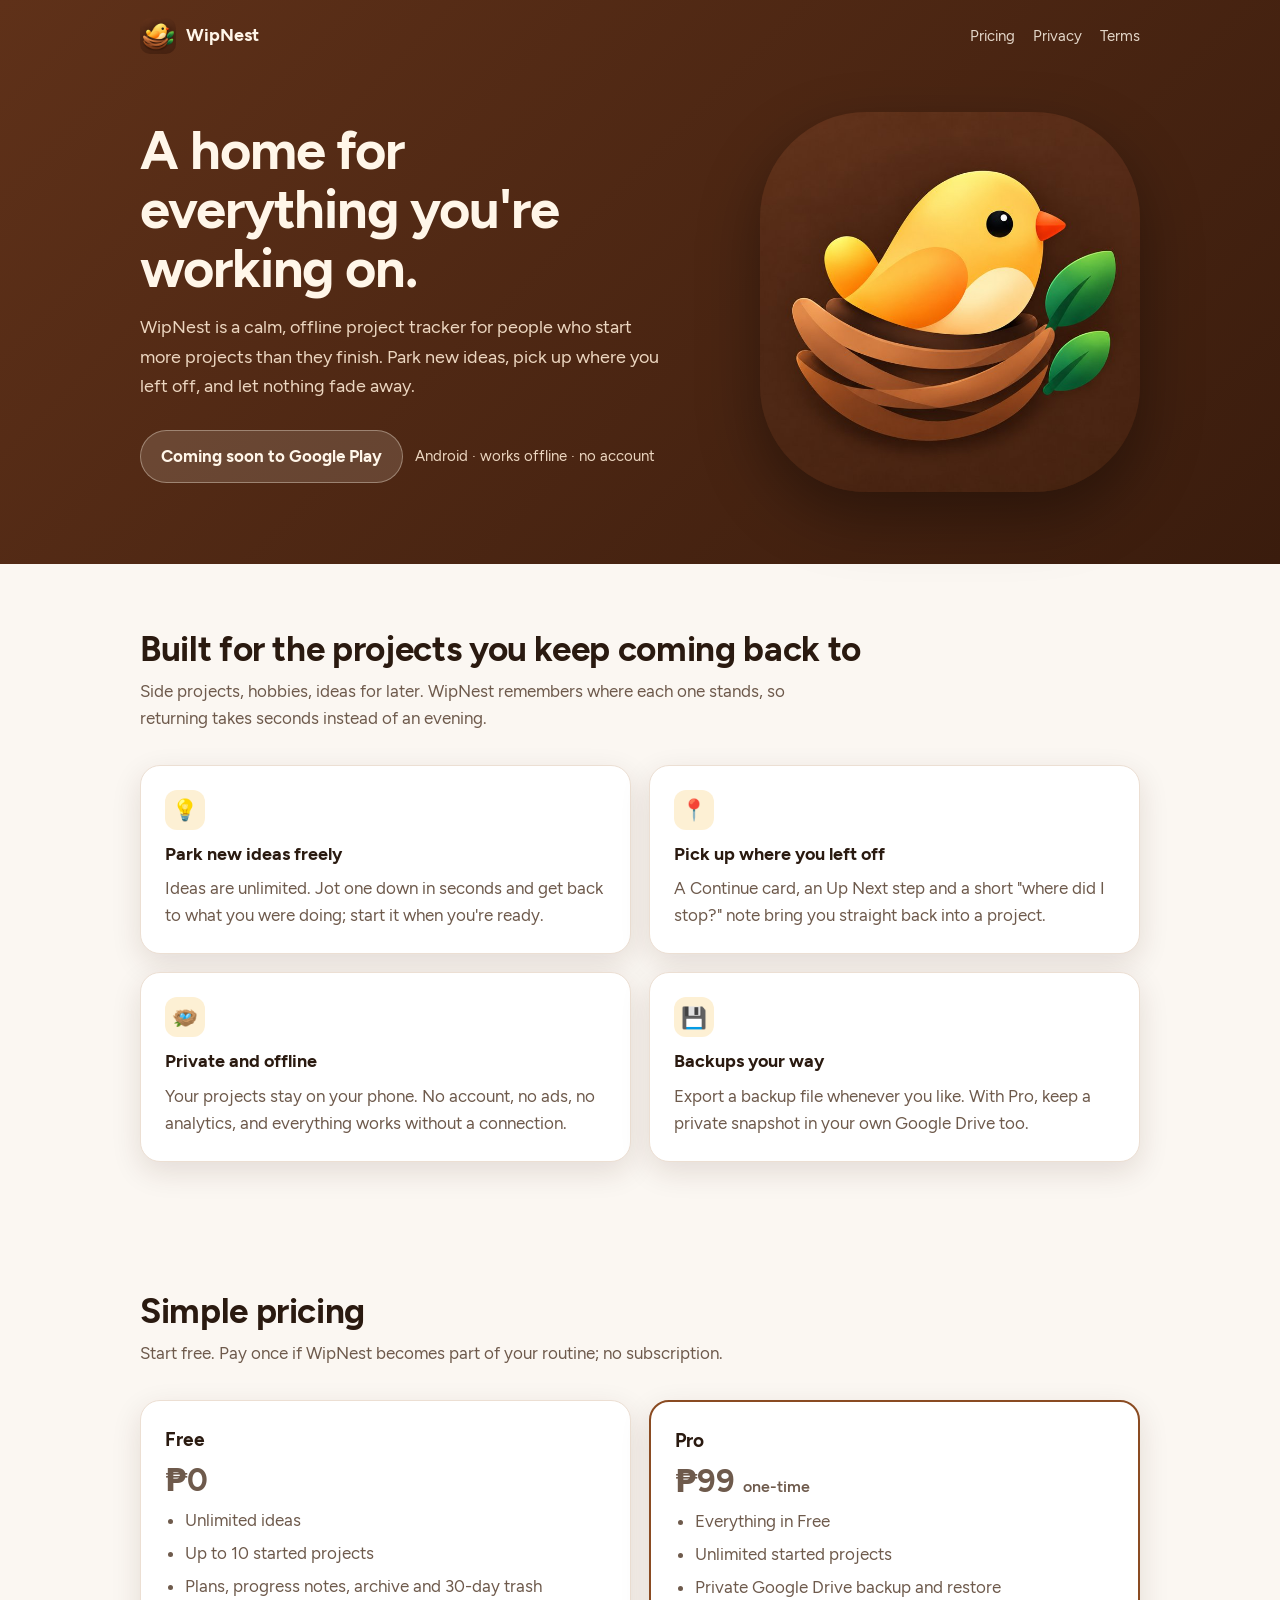
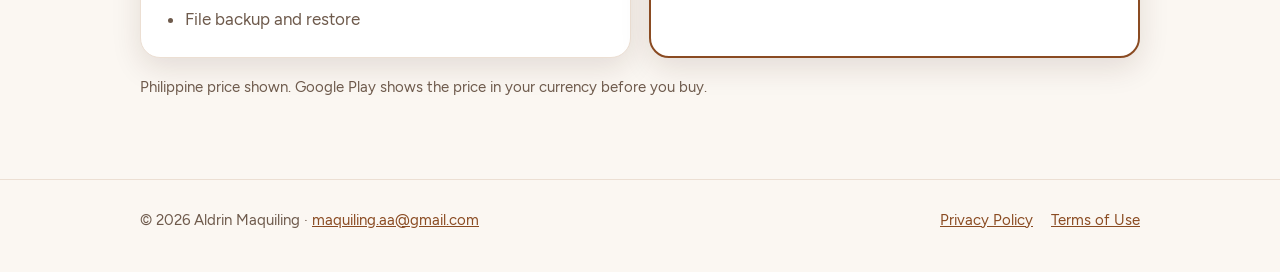
==== index.html @ 89c2b132 "Launch the WipNest landing page with privacy policy and terms" ====
<!doctype html>
<html lang="en">
<head>
<meta charset="utf-8">
<meta name="viewport" content="width=device-width, initial-scale=1">
<title>WipNest — a home for everything you're working on</title>
<meta name="description" content="WipNest is an offline Android app for people who start more projects than they finish. Park new ideas, pick up where you left off, and let nothing fade away.">
<meta name="theme-color" content="#4e2814">
<meta property="og:title" content="WipNest">
<meta property="og:description" content="A home for everything you're working on. Park new ideas, pick up where you left off, and let nothing fade away.">
<meta property="og:image" content="https://wipnest.github.io/assets/og.jpg">
<meta property="og:url" content="https://wipnest.github.io/">
<meta name="twitter:card" content="summary_large_image">
<link rel="icon" href="assets/favicon.png">
<link rel="apple-touch-icon" href="assets/apple-touch-icon.png">
<link rel="stylesheet" href="style.css">
</head>
<body>
<header class="hero">
  <div class="wrap">
    <div class="top">
      <a class="logo" href="./"><img src="assets/icon-192.png" alt="">WipNest</a>
      <nav aria-label="Site"><a href="#pricing">Pricing</a><a href="privacy.html">Privacy</a><a href="terms.html">Terms</a></nav>
    </div>
    <div class="hero-body">
      <div>
        <h1>A home for everything you're working on.</h1>
        <p class="lead">WipNest is a calm, offline project tracker for people who start more projects than they finish. Park new ideas, pick up where you left off, and let nothing fade away.</p>
        <div class="cta">
          <span class="badge soon">Coming soon to Google Play</span>
          <span class="note">Android · works offline · no account</span>
        </div>
      </div>
      <div class="hero-art"><img src="assets/hero-mark.jpg" alt="The WipNest bird sitting in its nest" width="720" height="720"></div>
    </div>
  </div>
</header>

<main>
  <section>
    <div class="wrap">
      <h2>Built for the projects you keep coming back to</h2>
      <p class="sub">Side projects, hobbies, ideas for later. WipNest remembers where each one stands, so returning takes seconds instead of an evening.</p>
      <div class="grid">
        <div class="card"><div class="dot" aria-hidden="true">💡</div><h3>Park new ideas freely</h3><p>Ideas are unlimited. Jot one down in seconds and get back to what you were doing; start it when you're ready.</p></div>
        <div class="card"><div class="dot" aria-hidden="true">📍</div><h3>Pick up where you left off</h3><p>A Continue card, an Up Next step and a short "where did I stop?" note bring you straight back into a project.</p></div>
        <div class="card"><div class="dot" aria-hidden="true">🪺</div><h3>Private and offline</h3><p>Your projects stay on your phone. No account, no ads, no analytics, and everything works without a connection.</p></div>
        <div class="card"><div class="dot" aria-hidden="true">💾</div><h3>Backups your way</h3><p>Export a backup file whenever you like. With Pro, keep a private snapshot in your own Google Drive too.</p></div>
      </div>
    </div>
  </section>

  <section id="pricing">
    <div class="wrap">
      <h2>Simple pricing</h2>
      <p class="sub">Start free. Pay once if WipNest becomes part of your routine; no subscription.</p>
      <div class="plans">
        <div class="card plan">
          <h3>Free</h3>
          <p class="price">₱0</p>
          <ul>
            <li>Unlimited ideas</li>
            <li>Up to 10 started projects</li>
            <li>Plans, progress notes, archive and 30-day trash</li>
            <li>File backup and restore</li>
          </ul>
        </div>
        <div class="card plan pro">
          <h3>Pro</h3>
          <p class="price">₱99 <small>one-time</small></p>
          <ul>
            <li>Everything in Free</li>
            <li>Unlimited started projects</li>
            <li>Private Google Drive backup and restore</li>
          </ul>
        </div>
      </div>
      <p class="fine">Philippine price shown. Google Play shows the price in your currency before you buy.</p>
    </div>
  </section>
</main>

<footer>
  <div class="wrap">
    <span>© 2026 Aldrin Maquiling · <a href="mailto:maquiling.aa@gmail.com">maquiling.aa@gmail.com</a></span>
    <nav aria-label="Legal"><a href="privacy.html">Privacy Policy</a><a href="terms.html">Terms of Use</a></nav>
  </div>
</footer>
</body>
</html>
---- style.css ----
@font-face { font-family: Figtree; src: url(fonts/Figtree-Regular.ttf) format("truetype"); font-weight: 400; font-display: swap; }
@font-face { font-family: Figtree; src: url(fonts/Figtree-SemiBold.ttf) format("truetype"); font-weight: 600; font-display: swap; }
@font-face { font-family: Figtree; src: url(fonts/Figtree-Bold.ttf) format("truetype"); font-weight: 700; font-display: swap; }

:root {
  --bg: #fbf7f2;
  --card: #ffffff;
  --text: #2a1a10;
  --muted: #6e5a4c;
  --accent: #8a4b22;
  --line: #ecdfd3;
  --hero-from: #5f3119;
  --hero-to: #3a1c0d;
  --hero-text: #fff6e9;
  --hero-muted: #ecd6c0;
  --sun: #f6b93b;
  --leaf: #3c8d3f;
  --shadow: 0 10px 30px rgba(58, 28, 13, 0.12);
}
@media (prefers-color-scheme: dark) {
  :root {
    --bg: #160e0a;
    --card: #22170f;
    --text: #f6ede4;
    --muted: #c2ae9e;
    --accent: #e0a56a;
    --line: #3a2a1f;
    --shadow: 0 10px 30px rgba(0, 0, 0, 0.35);
  }
}

* { box-sizing: border-box; }
html { -webkit-text-size-adjust: 100%; }
body {
  margin: 0;
  background: var(--bg);
  color: var(--text);
  font: 17px/1.6 Figtree, system-ui, -apple-system, "Segoe UI", Roboto, sans-serif;
}
a { color: var(--accent); }
img { max-width: 100%; height: auto; display: block; }
.wrap { max-width: 1040px; margin: 0 auto; padding: 0 20px; }

/* Header */
.top { display: flex; align-items: center; justify-content: space-between; gap: 16px; padding: 18px 0; }
.logo { display: flex; align-items: center; gap: 10px; color: inherit; text-decoration: none; font-weight: 700; font-size: 1.15rem; }
.logo img { width: 36px; height: 36px; border-radius: 10px; }
.top nav { display: flex; gap: 18px; font-size: 0.95rem; }
.top nav a { color: inherit; text-decoration: none; opacity: 0.85; }
.top nav a:hover { opacity: 1; text-decoration: underline; }

/* Hero */
.hero { background: linear-gradient(135deg, var(--hero-from), var(--hero-to)); color: var(--hero-text); }
.hero .top nav a, .hero .logo { color: var(--hero-text); }
.hero-body { display: grid; grid-template-columns: 1.2fr 1fr; gap: 40px; align-items: center; padding: 40px 0 72px; }
.hero h1 { margin: 0 0 16px; font-size: clamp(2.1rem, 5vw, 3.4rem); line-height: 1.08; letter-spacing: -0.02em; }
.hero p.lead { margin: 0 0 28px; font-size: 1.15rem; color: var(--hero-muted); max-width: 34em; }
.hero-art img { width: 100%; max-width: 380px; margin-left: auto; border-radius: 28%; box-shadow: 0 24px 60px rgba(0, 0, 0, 0.35); }
.cta { display: flex; flex-wrap: wrap; gap: 12px; align-items: center; }
.badge {
  display: inline-flex; align-items: center; gap: 10px;
  padding: 12px 20px; border-radius: 999px;
  background: var(--sun); color: #2a1a10; font-weight: 700; text-decoration: none;
}
.badge.soon { background: rgba(255, 246, 233, 0.14); color: var(--hero-text); border: 1px solid rgba(255, 246, 233, 0.35); }
.note { font-size: 0.95rem; color: var(--hero-muted); }

/* Sections */
section { padding: 64px 0; }
section h2 { margin: 0 0 8px; font-size: clamp(1.6rem, 3.5vw, 2.2rem); line-height: 1.2; letter-spacing: -0.01em; }
section .sub { margin: 0 0 32px; color: var(--muted); max-width: 40em; }
.grid { display: grid; grid-template-columns: repeat(2, 1fr); gap: 18px; }
.card { background: var(--card); border: 1px solid var(--line); border-radius: 20px; padding: 24px; box-shadow: var(--shadow); }
.card h3 { margin: 10px 0 6px; font-size: 1.15rem; }
.card p { margin: 0; color: var(--muted); }
.dot { width: 40px; height: 40px; border-radius: 12px; display: grid; place-items: center; font-size: 1.3rem; background: color-mix(in srgb, var(--sun) 22%, transparent); }

/* Pricing */
.plans { display: grid; grid-template-columns: repeat(2, 1fr); gap: 18px; }
.plan h3 { margin: 0; font-size: 1.2rem; }
.price { margin: 6px 0 16px; font-size: 2rem; font-weight: 700; }
.price small { font-size: 1rem; font-weight: 600; color: var(--muted); }
.plan ul { margin: 0; padding-left: 1.2em; color: var(--muted); }
.plan li + li { margin-top: 6px; }
.plan.pro { border: 2px solid var(--accent); }
.fine { margin-top: 18px; font-size: 0.92rem; color: var(--muted); }

/* Footer */
footer { border-top: 1px solid var(--line); padding: 28px 0 40px; color: var(--muted); font-size: 0.95rem; }
footer .wrap { display: flex; flex-wrap: wrap; gap: 12px 24px; justify-content: space-between; }
footer nav { display: flex; gap: 18px; }

/* Legal pages */
.doc { max-width: 720px; margin: 0 auto 56px; padding: 32px 28px; background: var(--card); border: 1px solid var(--line); border-radius: 24px; box-shadow: var(--shadow); }
.doc h1 { margin: 0 0 12px; font-size: 2rem; line-height: 1.2; }
.doc h2 { margin: 28px 0 6px; font-size: 1.15rem; }
.doc .meta { color: var(--muted); font-size: 0.95rem; }

@media (max-width: 760px) {
  .hero-body { grid-template-columns: 1fr; padding: 16px 0 56px; gap: 28px; }
  .hero-art { order: -1; }
  .hero-art img { max-width: 180px; margin: 0; }
  .grid, .plans { grid-template-columns: 1fr; }
  section { padding: 48px 0; }
  .top nav { gap: 14px; font-size: 0.9rem; }
  .doc { padding: 24px 18px; border-radius: 18px; }
}
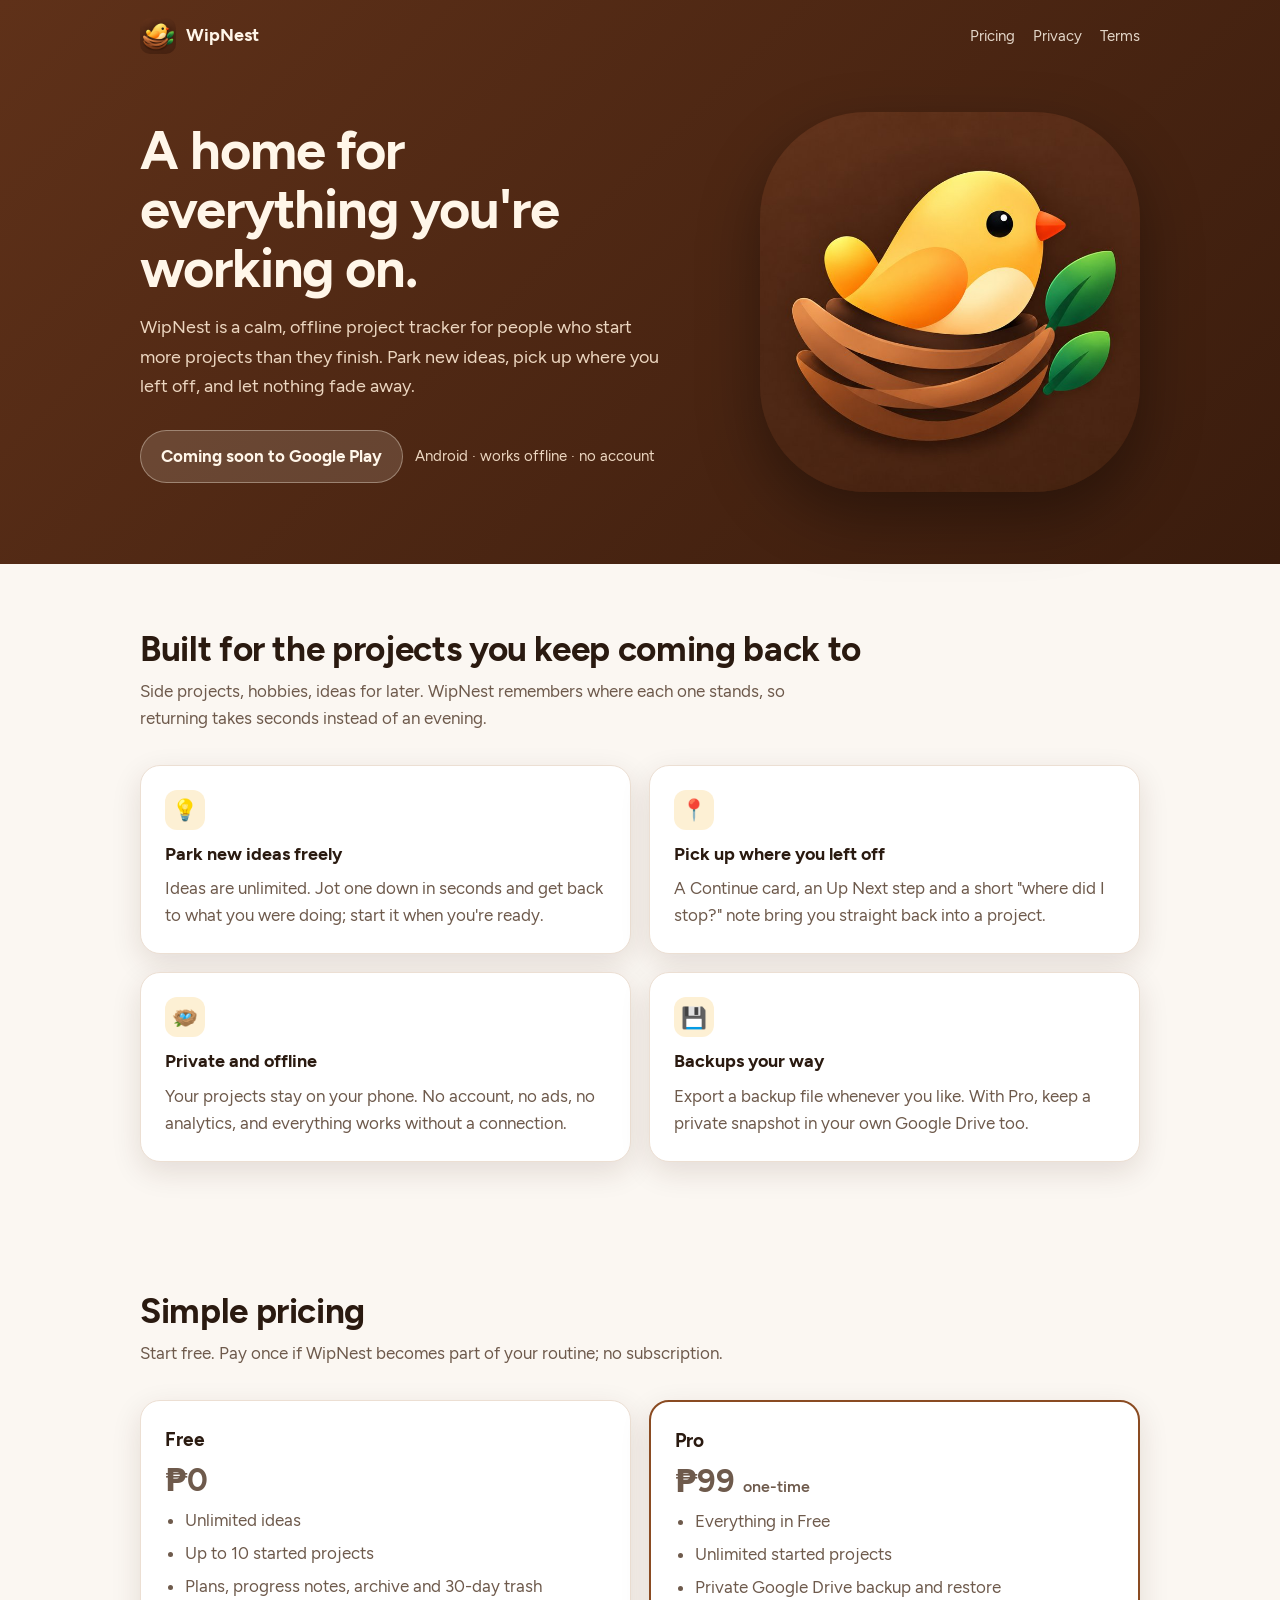
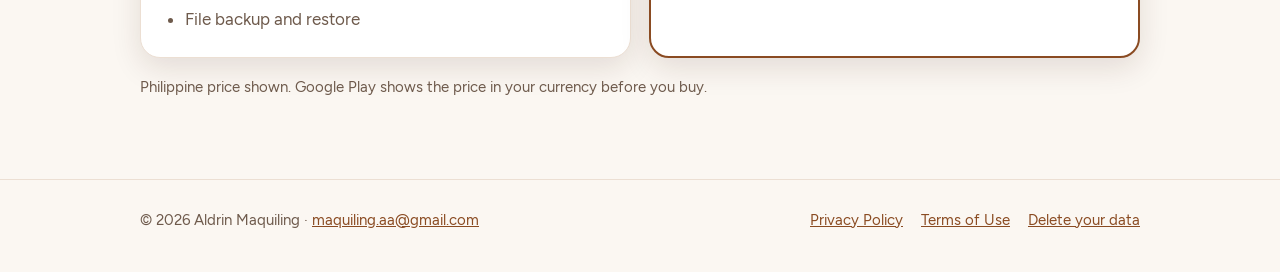
==== commit 83a4df1d: "Add a data deletion page and link it from every page" ====
--- a/index.html
+++ b/index.html
@@ -83,7 +83,7 @@
 <footer>
   <div class="wrap">
     <span>© 2026 Aldrin Maquiling · <a href="mailto:maquiling.aa@gmail.com">maquiling.aa@gmail.com</a></span>
-    <nav aria-label="Legal"><a href="privacy.html">Privacy Policy</a><a href="terms.html">Terms of Use</a></nav>
+    <nav aria-label="Legal"><a href="privacy.html">Privacy Policy</a><a href="terms.html">Terms of Use</a><a href="delete-data.html">Delete your data</a></nav>
   </div>
 </footer>
 </body>
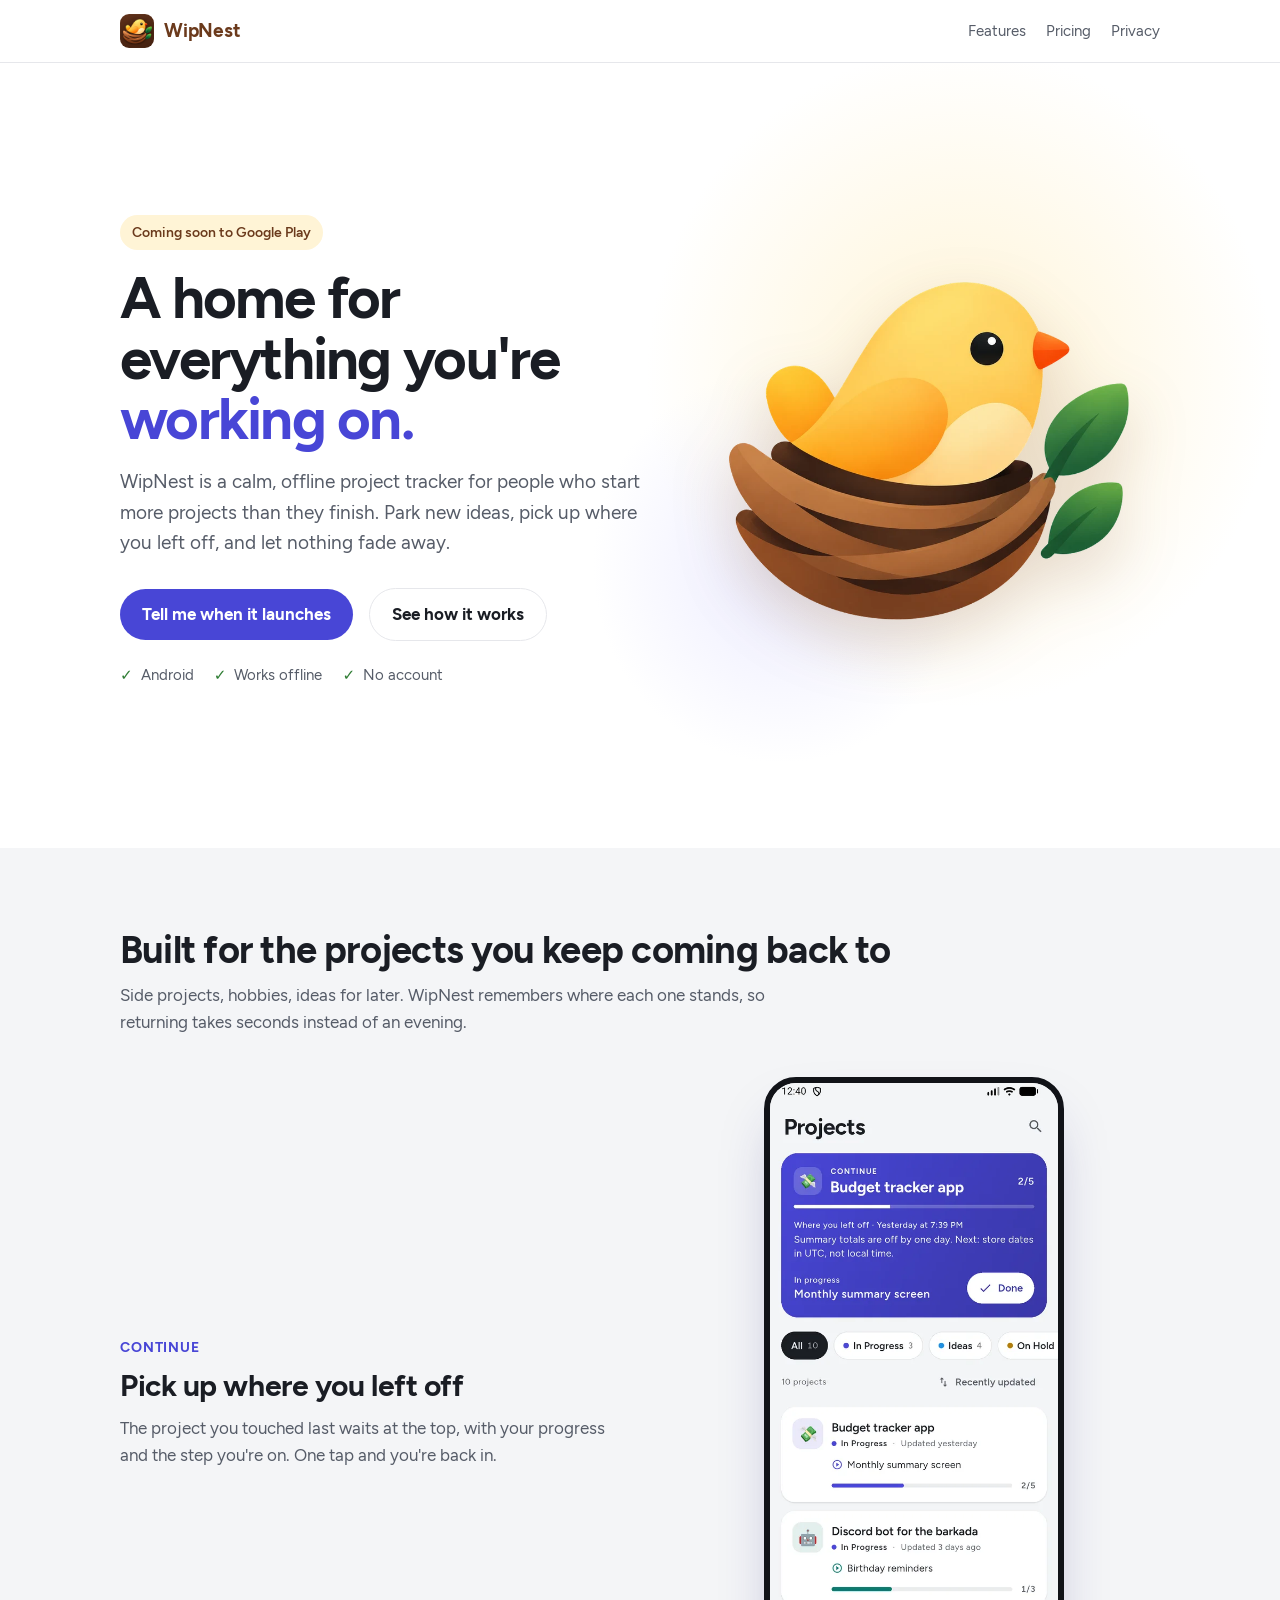
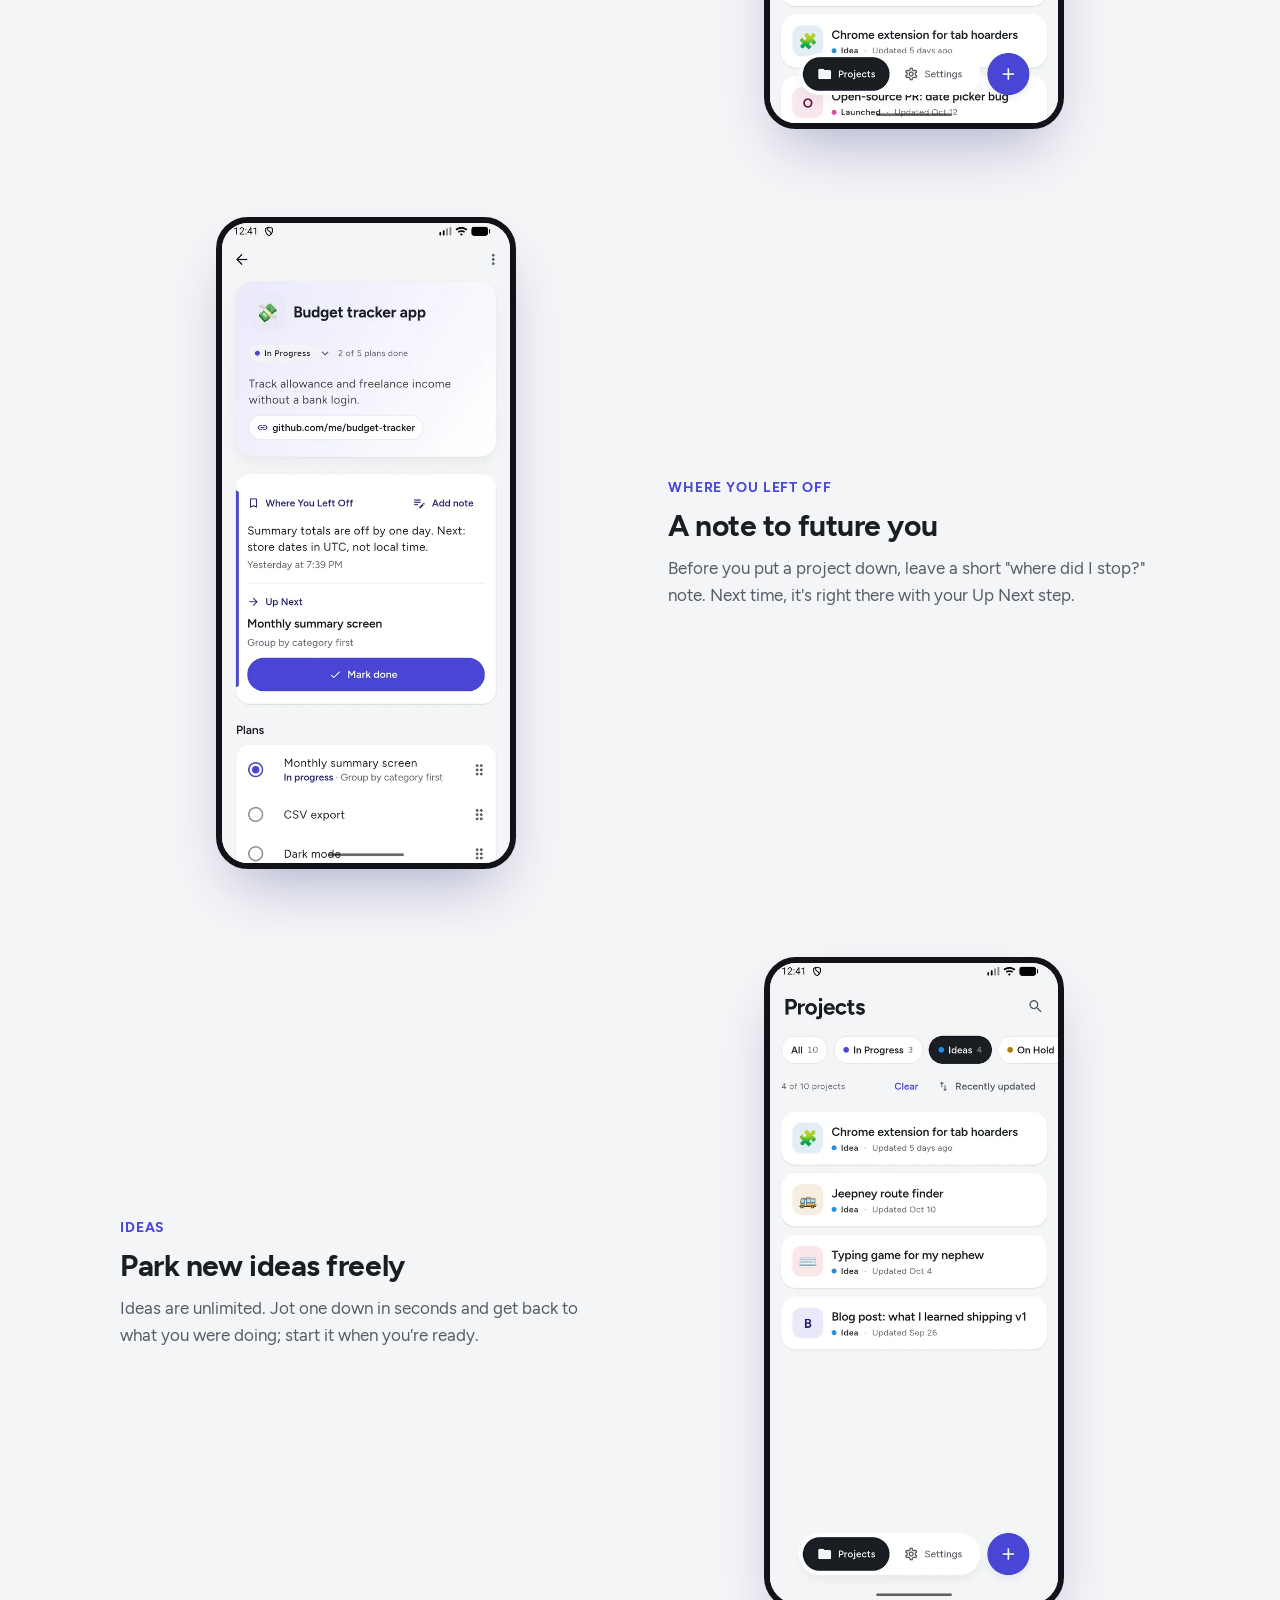
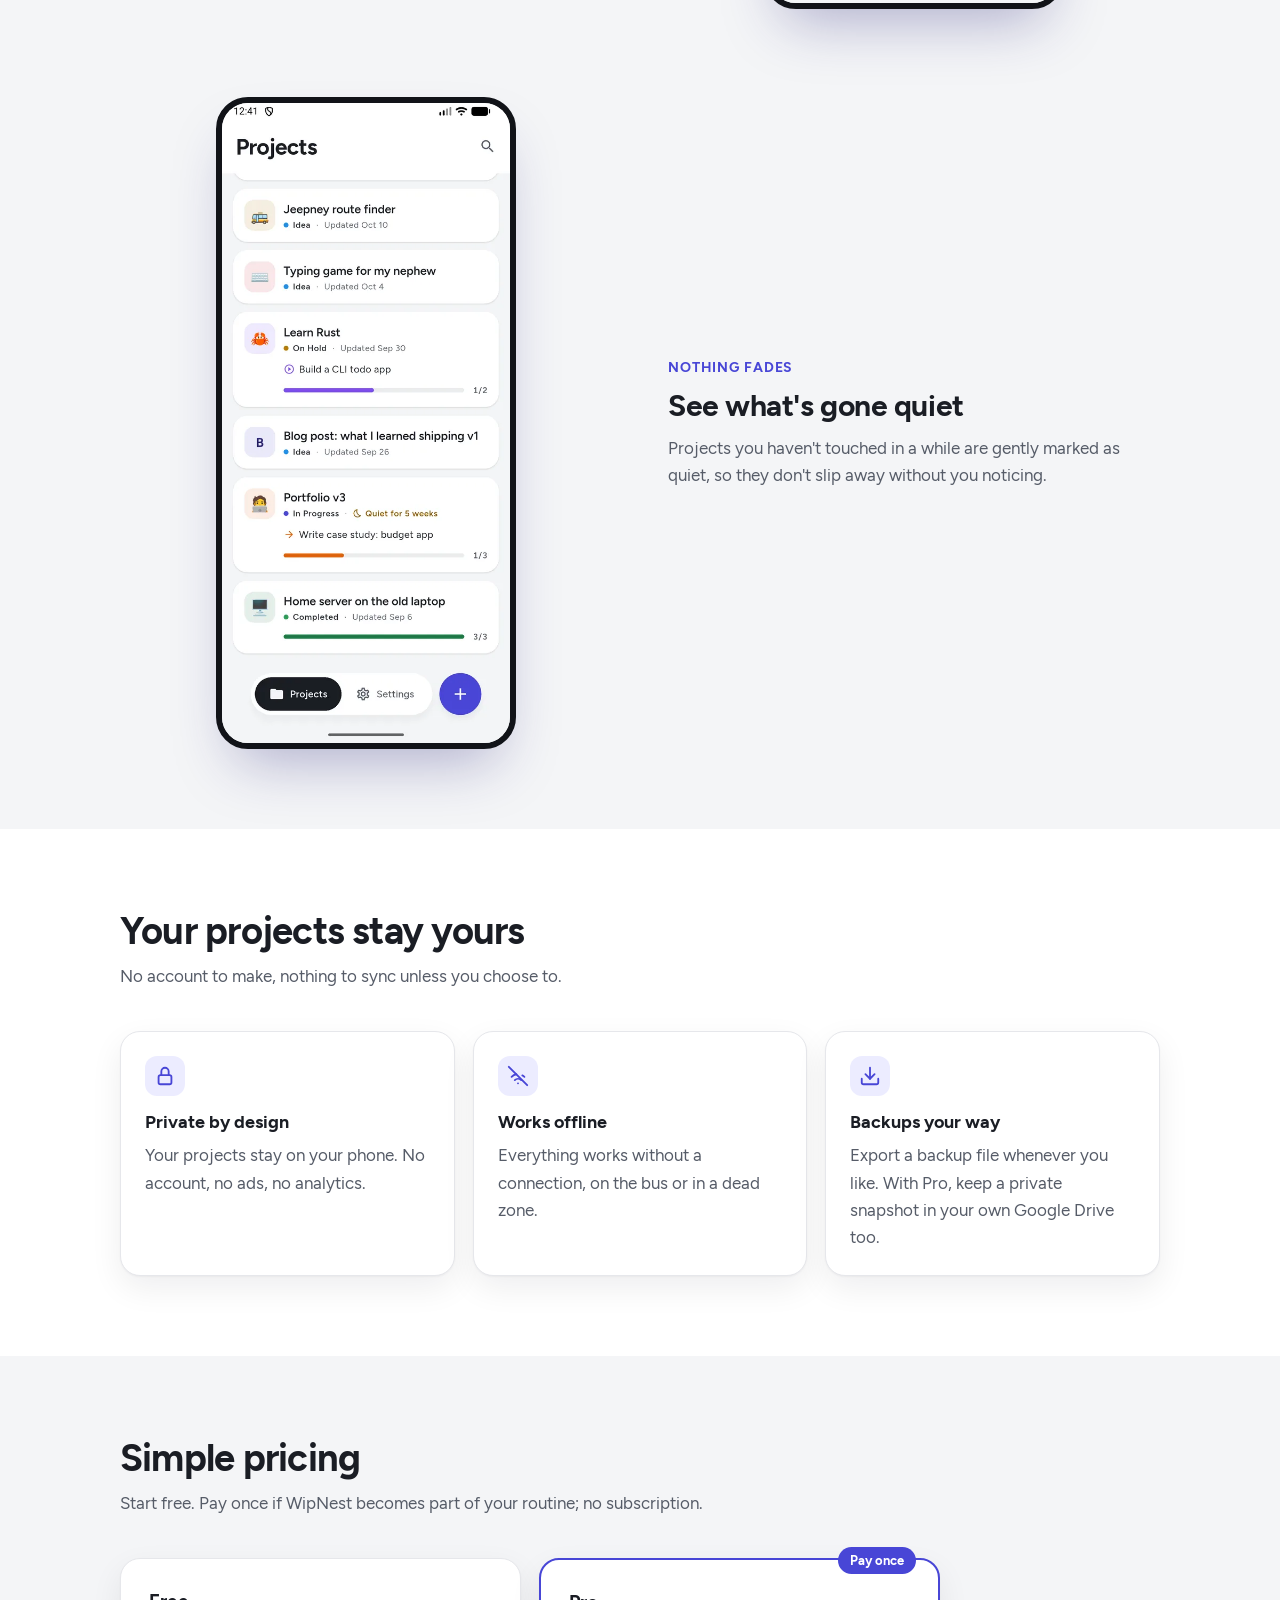
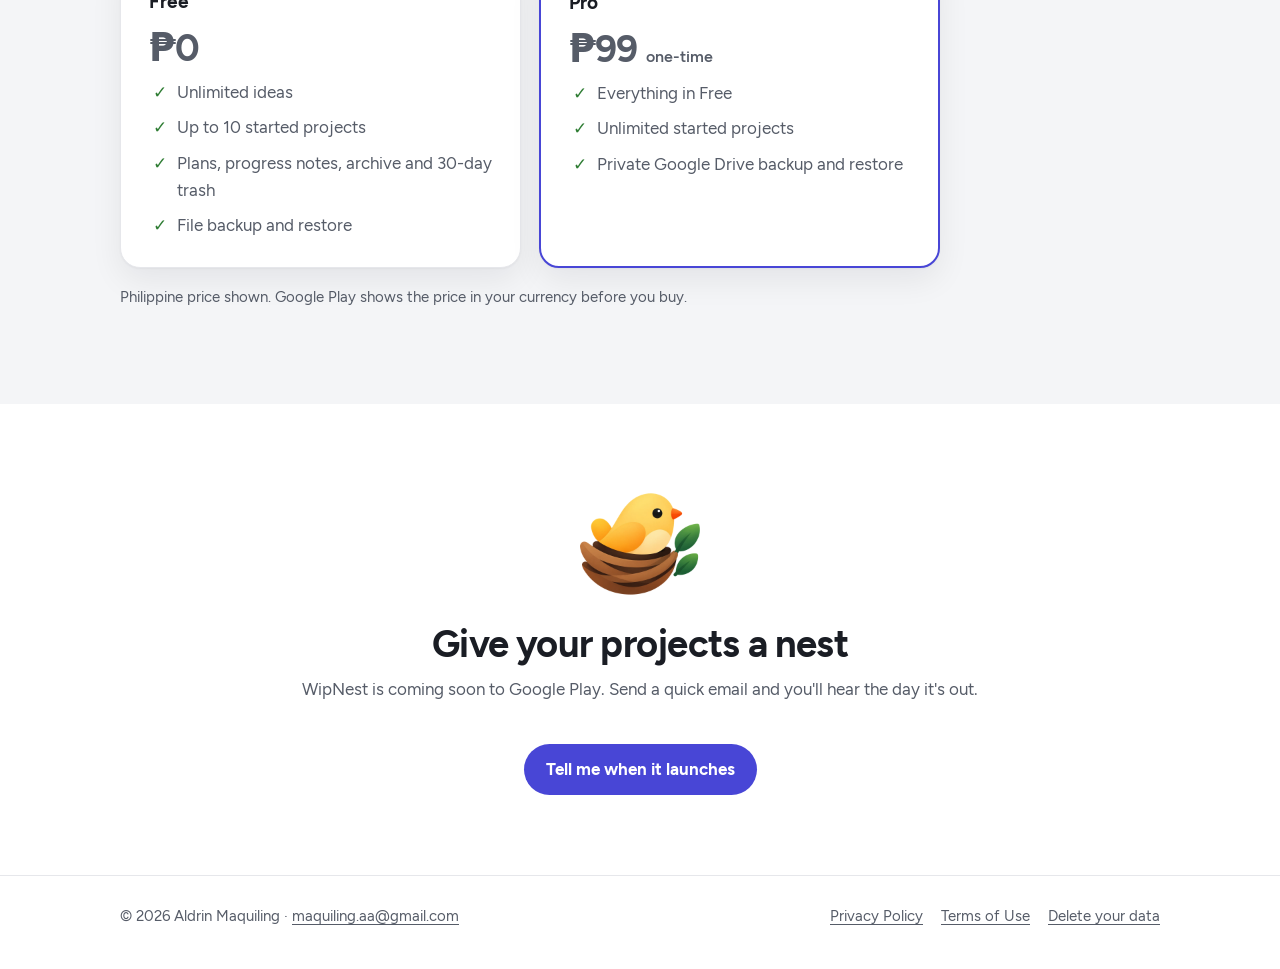
==== commit d3df8806: "Redesign the site with a white theme, real app screens and scroll motion The landing page now uses a" ====
--- a/index.html
+++ b/index.html
@@ -5,54 +5,118 @@
 <meta name="viewport" content="width=device-width, initial-scale=1">
 <title>WipNest — a home for everything you're working on</title>
 <meta name="description" content="WipNest is an offline Android app for people who start more projects than they finish. Park new ideas, pick up where you left off, and let nothing fade away.">
-<meta name="theme-color" content="#4e2814">
+<meta name="theme-color" content="#ffffff" media="(prefers-color-scheme: light)">
+<meta name="theme-color" content="#0e0f12" media="(prefers-color-scheme: dark)">
+<link rel="canonical" href="https://wipnest.github.io/">
+<meta property="og:type" content="website">
 <meta property="og:title" content="WipNest">
 <meta property="og:description" content="A home for everything you're working on. Park new ideas, pick up where you left off, and let nothing fade away.">
 <meta property="og:image" content="https://wipnest.github.io/assets/og.jpg">
+<meta property="og:image:width" content="1200">
+<meta property="og:image:height" content="630">
 <meta property="og:url" content="https://wipnest.github.io/">
 <meta name="twitter:card" content="summary_large_image">
 <link rel="icon" href="assets/favicon.png">
 <link rel="apple-touch-icon" href="assets/apple-touch-icon.png">
+<link rel="preload" href="fonts/Figtree-Bold.ttf" as="font" type="font/ttf" crossorigin>
 <link rel="stylesheet" href="style.css">
+<script>document.documentElement.classList.add('js')</script>
 </head>
 <body>
-<header class="hero">
-  <div class="wrap">
-    <div class="top">
-      <a class="logo" href="./"><img src="assets/icon-192.png" alt="">WipNest</a>
-      <nav aria-label="Site"><a href="#pricing">Pricing</a><a href="privacy.html">Privacy</a><a href="terms.html">Terms</a></nav>
-    </div>
-    <div class="hero-body">
-      <div>
-        <h1>A home for everything you're working on.</h1>
-        <p class="lead">WipNest is a calm, offline project tracker for people who start more projects than they finish. Park new ideas, pick up where you left off, and let nothing fade away.</p>
-        <div class="cta">
-          <span class="badge soon">Coming soon to Google Play</span>
-          <span class="note">Android · works offline · no account</span>
-        </div>
-      </div>
-      <div class="hero-art"><img src="assets/hero-mark.jpg" alt="The WipNest bird sitting in its nest" width="720" height="720"></div>
-    </div>
+<header class="site-head">
+  <div class="wrap top">
+    <a class="logo" href="./"><img src="assets/icon-192.png" alt="" width="34" height="34">WipNest</a>
+    <nav aria-label="Site"><a href="#features">Features</a><a href="#pricing">Pricing</a><a class="wide-only" href="privacy.html">Privacy</a></nav>
   </div>
 </header>
 
 <main>
-  <section>
+  <section class="hero" aria-labelledby="hero-title">
+    <div class="wrap hero-body">
+      <div>
+        <p class="eyebrow">Coming soon to Google Play</p>
+        <h1 id="hero-title">A home for everything you're <em>working on.</em></h1>
+        <p class="lead">WipNest is a calm, offline project tracker for people who start more projects than they finish. Park new ideas, pick up where you left off, and let nothing fade away.</p>
+        <div class="cta">
+          <a class="btn" href="mailto:maquiling.aa@gmail.com?subject=Tell%20me%20when%20WipNest%20launches">Tell me when it launches</a>
+          <a class="btn ghost" href="#features">See how it works</a>
+        </div>
+        <ul class="facts"><li>Android</li><li>Works offline</li><li>No account</li></ul>
+      </div>
+      <div class="hero-art"><img src="assets/bird.webp" alt="The WipNest bird sitting in its nest" width="720" height="720" fetchpriority="high"></div>
+    </div>
+  </section>
+
+  <section id="features" class="alt" aria-labelledby="features-title">
     <div class="wrap">
-      <h2>Built for the projects you keep coming back to</h2>
+      <h2 id="features-title">Built for the projects you keep coming back to</h2>
       <p class="sub">Side projects, hobbies, ideas for later. WipNest remembers where each one stands, so returning takes seconds instead of an evening.</p>
-      <div class="grid">
-        <div class="card"><div class="dot" aria-hidden="true">💡</div><h3>Park new ideas freely</h3><p>Ideas are unlimited. Jot one down in seconds and get back to what you were doing; start it when you're ready.</p></div>
-        <div class="card"><div class="dot" aria-hidden="true">📍</div><h3>Pick up where you left off</h3><p>A Continue card, an Up Next step and a short "where did I stop?" note bring you straight back into a project.</p></div>
-        <div class="card"><div class="dot" aria-hidden="true">🪺</div><h3>Private and offline</h3><p>Your projects stay on your phone. No account, no ads, no analytics, and everything works without a connection.</p></div>
-        <div class="card"><div class="dot" aria-hidden="true">💾</div><h3>Backups your way</h3><p>Export a backup file whenever you like. With Pro, keep a private snapshot in your own Google Drive too.</p></div>
+
+      <div class="feature">
+        <div>
+          <p class="kicker">Continue</p>
+          <h3>Pick up where you left off</h3>
+          <p>The project you touched last waits at the top, with your progress and the step you're on. One tap and you're back in.</p>
+        </div>
+        <div class="shot"><img src="assets/shot-home.webp" alt="WipNest home screen with a Continue card for a budget tracker app, showing 2 of 5 plans done and the current step" width="540" height="1200" loading="lazy"></div>
+      </div>
+
+      <div class="feature">
+        <div>
+          <p class="kicker">Where you left off</p>
+          <h3>A note to future you</h3>
+          <p>Before you put a project down, leave a short "where did I stop?" note. Next time, it's right there with your Up Next step.</p>
+        </div>
+        <div class="shot"><img src="assets/shot-detail.webp" alt="Project screen showing a Where You Left Off note and an Up Next step with a Mark done button" width="540" height="1200" loading="lazy"></div>
+      </div>
+
+      <div class="feature">
+        <div>
+          <p class="kicker">Ideas</p>
+          <h3>Park new ideas freely</h3>
+          <p>Ideas are unlimited. Jot one down in seconds and get back to what you were doing; start it when you're ready.</p>
+        </div>
+        <div class="shot"><img src="assets/shot-ideas.webp" alt="Projects list filtered to four ideas, including a jeepney route finder and a typing game" width="540" height="1200" loading="lazy"></div>
+      </div>
+
+      <div class="feature">
+        <div>
+          <p class="kicker">Nothing fades</p>
+          <h3>See what's gone quiet</h3>
+          <p>Projects you haven't touched in a while are gently marked as quiet, so they don't slip away without you noticing.</p>
+        </div>
+        <div class="shot"><img src="assets/shot-quiet.webp" alt="Projects list where Portfolio v3 is marked Quiet for 5 weeks" width="540" height="1200" loading="lazy"></div>
       </div>
     </div>
   </section>
 
-  <section id="pricing">
+  <section aria-labelledby="trust-title">
     <div class="wrap">
-      <h2>Simple pricing</h2>
+      <h2 id="trust-title">Your projects stay yours</h2>
+      <p class="sub">No account to make, nothing to sync unless you choose to.</p>
+      <div class="grid">
+        <div class="card">
+          <div class="dot" aria-hidden="true"><svg viewBox="0 0 24 24" fill="none" stroke="currentColor" stroke-width="2" stroke-linecap="round" stroke-linejoin="round"><rect x="5" y="11" width="14" height="10" rx="2"/><path d="M8 11V7a4 4 0 0 1 8 0v4"/></svg></div>
+          <h3>Private by design</h3>
+          <p>Your projects stay on your phone. No account, no ads, no analytics.</p>
+        </div>
+        <div class="card">
+          <div class="dot" aria-hidden="true"><svg viewBox="0 0 24 24" fill="none" stroke="currentColor" stroke-width="2" stroke-linecap="round" stroke-linejoin="round"><path d="M2 2l20 20"/><path d="M8.5 16.5a5 5 0 0 1 7 0"/><path d="M5 12.9a10 10 0 0 1 5.2-2.8"/><path d="M19 12.9a10 10 0 0 0-2.3-1.6"/><path d="M12 20h.01"/></svg></div>
+          <h3>Works offline</h3>
+          <p>Everything works without a connection, on the bus or in a dead zone.</p>
+        </div>
+        <div class="card">
+          <div class="dot" aria-hidden="true"><svg viewBox="0 0 24 24" fill="none" stroke="currentColor" stroke-width="2" stroke-linecap="round" stroke-linejoin="round"><path d="M21 15v4a2 2 0 0 1-2 2H5a2 2 0 0 1-2-2v-4"/><path d="M7 10l5 5 5-5"/><path d="M12 15V3"/></svg></div>
+          <h3>Backups your way</h3>
+          <p>Export a backup file whenever you like. With Pro, keep a private snapshot in your own Google Drive too.</p>
+        </div>
+      </div>
+    </div>
+  </section>
+
+  <section id="pricing" class="alt" aria-labelledby="pricing-title">
+    <div class="wrap">
+      <h2 id="pricing-title">Simple pricing</h2>
       <p class="sub">Start free. Pay once if WipNest becomes part of your routine; no subscription.</p>
       <div class="plans">
         <div class="card plan">
@@ -66,6 +130,7 @@
           </ul>
         </div>
         <div class="card plan pro">
+          <span class="tag">Pay once</span>
           <h3>Pro</h3>
           <p class="price">₱99 <small>one-time</small></p>
           <ul>
@@ -78,6 +143,15 @@
       <p class="fine">Philippine price shown. Google Play shows the price in your currency before you buy.</p>
     </div>
   </section>
+
+  <section class="closing" aria-labelledby="closing-title">
+    <div class="wrap">
+      <img src="assets/bird.webp" alt="" width="720" height="720" loading="lazy">
+      <h2 id="closing-title">Give your projects a nest</h2>
+      <p class="sub">WipNest is coming soon to Google Play. Send a quick email and you'll hear the day it's out.</p>
+      <div class="cta"><a class="btn" href="mailto:maquiling.aa@gmail.com?subject=Tell%20me%20when%20WipNest%20launches">Tell me when it launches</a></div>
+    </div>
+  </section>
 </main>
 
 <footer>
@@ -86,5 +160,31 @@
     <nav aria-label="Legal"><a href="privacy.html">Privacy Policy</a><a href="terms.html">Terms of Use</a><a href="delete-data.html">Delete your data</a></nav>
   </div>
 </footer>
+<script>
+// Reveal sections as they scroll into view; cards in a row follow one another.
+(() => {
+  const head = document.querySelector('.site-head');
+  const onScroll = () => head.classList.toggle('scrolled', scrollY > 8);
+  addEventListener('scroll', onScroll, { passive: true }); onScroll();
+
+  // Anything that has reached the lower part of the screen, or was scrolled past quickly, is shown.
+  let pending = [...document.querySelectorAll('main section:not(.hero) :is(h2, .sub, .feature > div, .card, .fine, .closing img, .closing .cta)')];
+  for (const el of pending) {
+    if (el.matches('.card')) el.style.setProperty('--d', [...el.parentElement.children].indexOf(el) * 0.1 + 's');
+    if (el.matches('.feature > .shot')) el.style.setProperty('--d', '0.12s');
+  }
+  let ticking = false;
+  const reveal = () => {
+    ticking = false;
+    const line = innerHeight * 0.92;
+    pending = pending.filter(el => el.getBoundingClientRect().top < line ? (el.classList.add('in'), false) : true);
+    if (!pending.length) removeEventListener('scroll', queue);
+  };
+  const queue = () => { if (!ticking) { ticking = true; requestAnimationFrame(reveal); } };
+  addEventListener('scroll', queue, { passive: true });
+  addEventListener('resize', queue);
+  reveal();
+})();
+</script>
 </body>
 </html>
--- a/style.css
+++ b/style.css
@@ -2,106 +2,216 @@
 @font-face { font-family: Figtree; src: url(fonts/Figtree-SemiBold.ttf) format("truetype"); font-weight: 600; font-display: swap; }
 @font-face { font-family: Figtree; src: url(fonts/Figtree-Bold.ttf) format("truetype"); font-weight: 700; font-display: swap; }
 
+/* Colours come from the app (indigo UI, cool greys) and the bird (yellow, nest brown, leaf). */
 :root {
-  --bg: #fbf7f2;
+  color-scheme: light;
+  --bg: #ffffff;
+  --surface: #f4f5f7;
   --card: #ffffff;
-  --text: #2a1a10;
-  --muted: #6e5a4c;
-  --accent: #8a4b22;
-  --line: #ecdfd3;
-  --hero-from: #5f3119;
-  --hero-to: #3a1c0d;
-  --hero-text: #fff6e9;
-  --hero-muted: #ecd6c0;
-  --sun: #f6b93b;
-  --leaf: #3c8d3f;
-  --shadow: 0 10px 30px rgba(58, 28, 13, 0.12);
+  --text: #1a1d24;
+  --muted: #565c68;
+  --line: #e6e7eb;
+  --accent: #4846d6;
+  --accent-soft: #ececff;
+  --on-accent: #ffffff;
+  --nest: #6b3a1c;
+  --sun: #fbd25a;
+  --sun-soft: #fff4d6;
+  --leaf: #2f7d34;
+  --shadow: 0 1px 2px rgba(17, 19, 24, 0.04), 0 12px 32px rgba(17, 19, 24, 0.07);
+  --shot-shadow: 0 30px 60px -20px rgba(36, 34, 120, 0.35);
 }
 @media (prefers-color-scheme: dark) {
   :root {
-    --bg: #160e0a;
-    --card: #22170f;
-    --text: #f6ede4;
-    --muted: #c2ae9e;
-    --accent: #e0a56a;
-    --line: #3a2a1f;
-    --shadow: 0 10px 30px rgba(0, 0, 0, 0.35);
+    color-scheme: dark;
+    --bg: #0e0f12;
+    --surface: #15161a;
+    --card: #1c1d22;
+    --text: #e3e5ea;
+    --muted: #b4b9c3;
+    --line: #2a2c32;
+    --accent: #a3a4ff;
+    --accent-soft: #26265c;
+    --on-accent: #14135a;
+    --nest: #e2b48c;
+    --sun-soft: #2d2615;
+    --leaf: #7cc982;
+    --shadow: 0 12px 32px rgba(0, 0, 0, 0.4);
+    --shot-shadow: 0 30px 60px -20px rgba(0, 0, 0, 0.7);
   }
 }
 
 * { box-sizing: border-box; }
-html { -webkit-text-size-adjust: 100%; }
+html { -webkit-text-size-adjust: 100%; scroll-behavior: smooth; }
 body {
   margin: 0;
   background: var(--bg);
   color: var(--text);
   font: 17px/1.6 Figtree, system-ui, -apple-system, "Segoe UI", Roboto, sans-serif;
 }
-a { color: var(--accent); }
+a { color: var(--accent); text-underline-offset: 3px; }
 img { max-width: 100%; height: auto; display: block; }
-.wrap { max-width: 1040px; margin: 0 auto; padding: 0 20px; }
+.wrap { max-width: 1080px; margin: 0 auto; padding: 0 20px; }
+:focus-visible { outline: 3px solid var(--accent); outline-offset: 3px; border-radius: 6px; }
 
 /* Header */
-.top { display: flex; align-items: center; justify-content: space-between; gap: 16px; padding: 18px 0; }
-.logo { display: flex; align-items: center; gap: 10px; color: inherit; text-decoration: none; font-weight: 700; font-size: 1.15rem; }
-.logo img { width: 36px; height: 36px; border-radius: 10px; }
-.top nav { display: flex; gap: 18px; font-size: 0.95rem; }
-.top nav a { color: inherit; text-decoration: none; opacity: 0.85; }
-.top nav a:hover { opacity: 1; text-decoration: underline; }
+.site-head { border-bottom: 1px solid var(--line); background: color-mix(in srgb, var(--bg) 88%, transparent); backdrop-filter: blur(10px); position: sticky; top: 0; z-index: 10; }
+.top { display: flex; align-items: center; justify-content: space-between; gap: 16px; padding-block: 14px; }
+.logo { display: flex; align-items: center; gap: 10px; color: var(--nest); text-decoration: none; font-weight: 700; font-size: 1.2rem; letter-spacing: -0.01em; }
+.logo img { width: 34px; height: 34px; border-radius: 9px; }
+.top nav { display: flex; gap: 20px; font-size: 0.95rem; }
+.top nav a { color: var(--muted); text-decoration: none; }
+.top nav a:hover, .top nav a[aria-current="page"] { color: var(--text); }
 
 /* Hero */
-.hero { background: linear-gradient(135deg, var(--hero-from), var(--hero-to)); color: var(--hero-text); }
-.hero .top nav a, .hero .logo { color: var(--hero-text); }
-.hero-body { display: grid; grid-template-columns: 1.2fr 1fr; gap: 40px; align-items: center; padding: 40px 0 72px; }
-.hero h1 { margin: 0 0 16px; font-size: clamp(2.1rem, 5vw, 3.4rem); line-height: 1.08; letter-spacing: -0.02em; }
-.hero p.lead { margin: 0 0 28px; font-size: 1.15rem; color: var(--hero-muted); max-width: 34em; }
-.hero-art img { width: 100%; max-width: 380px; margin-left: auto; border-radius: 28%; box-shadow: 0 24px 60px rgba(0, 0, 0, 0.35); }
-.cta { display: flex; flex-wrap: wrap; gap: 12px; align-items: center; }
-.badge {
-  display: inline-flex; align-items: center; gap: 10px;
-  padding: 12px 20px; border-radius: 999px;
-  background: var(--sun); color: #2a1a10; font-weight: 700; text-decoration: none;
-}
-.badge.soon { background: rgba(255, 246, 233, 0.14); color: var(--hero-text); border: 1px solid rgba(255, 246, 233, 0.35); }
-.note { font-size: 0.95rem; color: var(--hero-muted); }
+.hero { position: relative; overflow: hidden; }
+.hero::before {
+  content: ""; position: absolute; inset: -20% -10% auto auto; width: 70%; height: 120%; z-index: -1;
+  background: radial-gradient(closest-side, var(--sun-soft), transparent 70%), radial-gradient(closest-side at 30% 70%, var(--accent-soft), transparent 70%);
+}
+.hero-body { display: grid; grid-template-columns: 1.15fr 1fr; gap: 48px; align-items: center; padding-block: 72px 80px; }
+.eyebrow { display: inline-flex; align-items: center; gap: 8px; margin: 0 0 18px; padding: 6px 12px; border-radius: 999px; background: var(--sun-soft); color: var(--nest); font-size: 0.9rem; font-weight: 600; }
+.hero h1 { margin: 0 0 18px; font-size: clamp(2.3rem, 5.4vw, 3.6rem); line-height: 1.05; letter-spacing: -0.03em; }
+.hero h1 em { font-style: normal; color: var(--accent); }
+.lead { margin: 0 0 30px; font-size: 1.18rem; color: var(--muted); max-width: 32em; }
+.hero-art img { width: 100%; max-width: 400px; margin: 0 auto; filter: drop-shadow(0 24px 30px rgba(107, 58, 28, 0.18)); }
+.cta { display: flex; flex-wrap: wrap; gap: 12px 16px; align-items: center; }
+.btn {
+  display: inline-flex; align-items: center; gap: 10px; min-height: 48px;
+  padding: 12px 22px; border-radius: 999px; font-weight: 700; text-decoration: none;
+  background: var(--accent); color: var(--on-accent);
+}
+.btn:hover { filter: brightness(1.08); }
+.btn.ghost { background: transparent; color: var(--text); border: 1px solid var(--line); }
+.note { margin: 14px 0 0; font-size: 0.95rem; color: var(--muted); }
+.facts { display: flex; flex-wrap: wrap; gap: 8px 20px; margin: 22px 0 0; padding: 0; list-style: none; color: var(--muted); font-size: 0.95rem; }
+.facts li::before { content: "✓"; color: var(--leaf); font-weight: 700; margin-right: 8px; }
 
 /* Sections */
-section { padding: 64px 0; }
-section h2 { margin: 0 0 8px; font-size: clamp(1.6rem, 3.5vw, 2.2rem); line-height: 1.2; letter-spacing: -0.01em; }
-section .sub { margin: 0 0 32px; color: var(--muted); max-width: 40em; }
-.grid { display: grid; grid-template-columns: repeat(2, 1fr); gap: 18px; }
+section { padding: 80px 0; }
+section.alt { background: var(--surface); }
+section h2 { margin: 0 0 10px; font-size: clamp(1.7rem, 3.6vw, 2.4rem); line-height: 1.15; letter-spacing: -0.02em; }
+section .sub { margin: 0 0 40px; color: var(--muted); max-width: 40em; font-size: 1.08rem; }
+
+/* Feature rows: copy beside a real app screen */
+.feature { display: grid; grid-template-columns: 1fr 1fr; gap: 56px; align-items: center; }
+.feature + .feature { margin-top: 88px; }
+.feature:nth-child(even) .shot { order: -1; }
+.feature .kicker { margin: 0 0 8px; color: var(--accent); font-weight: 700; font-size: 0.9rem; letter-spacing: 0.06em; text-transform: uppercase; }
+.feature h3 { margin: 0 0 12px; font-size: clamp(1.4rem, 2.8vw, 1.85rem); line-height: 1.2; letter-spacing: -0.015em; }
+.feature p { margin: 0; color: var(--muted); max-width: 30em; }
+.shot { display: flex; justify-content: center; }
+.shot img { width: 100%; max-width: 300px; border-radius: 32px; border: 6px solid #111318; background: #111318; box-shadow: var(--shot-shadow); }
+
+/* Trust cards */
+.grid { display: grid; grid-template-columns: repeat(3, 1fr); gap: 18px; }
 .card { background: var(--card); border: 1px solid var(--line); border-radius: 20px; padding: 24px; box-shadow: var(--shadow); }
-.card h3 { margin: 10px 0 6px; font-size: 1.15rem; }
+.card h3 { margin: 12px 0 6px; font-size: 1.12rem; }
 .card p { margin: 0; color: var(--muted); }
-.dot { width: 40px; height: 40px; border-radius: 12px; display: grid; place-items: center; font-size: 1.3rem; background: color-mix(in srgb, var(--sun) 22%, transparent); }
+.dot { width: 40px; height: 40px; border-radius: 12px; display: grid; place-items: center; background: var(--accent-soft); color: var(--accent); }
+.dot svg { width: 22px; height: 22px; }
 
 /* Pricing */
-.plans { display: grid; grid-template-columns: repeat(2, 1fr); gap: 18px; }
+.plans { display: grid; grid-template-columns: repeat(2, 1fr); gap: 18px; max-width: 820px; }
+.plan { position: relative; padding: 28px; }
 .plan h3 { margin: 0; font-size: 1.2rem; }
-.price { margin: 6px 0 16px; font-size: 2rem; font-weight: 700; }
-.price small { font-size: 1rem; font-weight: 600; color: var(--muted); }
-.plan ul { margin: 0; padding-left: 1.2em; color: var(--muted); }
-.plan li + li { margin-top: 6px; }
+.price { margin: 6px 0 18px; font-size: 2.4rem; font-weight: 700; letter-spacing: -0.02em; }
+.price small { font-size: 1rem; font-weight: 600; color: var(--muted); letter-spacing: 0; }
+.plan ul { margin: 0; padding: 0; list-style: none; color: var(--muted); }
+.plan li { padding-left: 28px; position: relative; }
+.plan li::before { content: "✓"; position: absolute; left: 4px; color: var(--leaf); font-weight: 700; }
+.plan li + li { margin-top: 8px; }
 .plan.pro { border: 2px solid var(--accent); }
+.tag { position: absolute; top: -13px; right: 22px; padding: 3px 12px; border-radius: 999px; background: var(--accent); color: var(--on-accent); font-size: 0.82rem; font-weight: 700; }
 .fine { margin-top: 18px; font-size: 0.92rem; color: var(--muted); }
+
+/* Closing call to action */
+.closing { text-align: center; }
+.closing img { width: 120px; margin: 0 auto 18px; }
+.closing .sub { margin-left: auto; margin-right: auto; }
+.closing .cta { justify-content: center; }
 
 /* Footer */
 footer { border-top: 1px solid var(--line); padding: 28px 0 40px; color: var(--muted); font-size: 0.95rem; }
 footer .wrap { display: flex; flex-wrap: wrap; gap: 12px 24px; justify-content: space-between; }
-footer nav { display: flex; gap: 18px; }
+footer nav { display: flex; flex-wrap: wrap; gap: 8px 18px; }
+footer a { color: var(--muted); }
+footer a:hover { color: var(--text); }
 
 /* Legal pages */
-.doc { max-width: 720px; margin: 0 auto 56px; padding: 32px 28px; background: var(--card); border: 1px solid var(--line); border-radius: 24px; box-shadow: var(--shadow); }
-.doc h1 { margin: 0 0 12px; font-size: 2rem; line-height: 1.2; }
-.doc h2 { margin: 28px 0 6px; font-size: 1.15rem; }
-.doc .meta { color: var(--muted); font-size: 0.95rem; }
-
+.legal { background: var(--surface); padding: 48px 0 72px; }
+.doc { max-width: 720px; margin: 0 auto; padding: 40px 40px 32px; background: var(--card); border: 1px solid var(--line); border-radius: 24px; box-shadow: var(--shadow); }
+.doc h1 { margin: 0 0 12px; font-size: clamp(1.8rem, 4vw, 2.3rem); line-height: 1.15; letter-spacing: -0.02em; }
+.doc h2 { margin: 36px 0 8px; font-size: 1.2rem; scroll-margin-top: 84px; }
+.doc p, .doc li { color: var(--text); }
+.doc a { overflow-wrap: anywhere; }
+.doc .meta { color: var(--muted); font-size: 0.95rem; padding-bottom: 20px; border-bottom: 1px solid var(--line); }
+.toc { margin: 24px 0 8px; padding: 18px 22px; border-radius: 16px; background: var(--surface); font-size: 0.95rem; }
+.toc strong { display: block; margin-bottom: 6px; }
+.toc ol { margin: 0; padding-left: 1.3em; columns: 2; column-gap: 32px; }
+.toc li { break-inside: avoid; margin: 3px 0; }
+
+@media (max-width: 860px) {
+  .grid { grid-template-columns: 1fr; }
+}
 @media (max-width: 760px) {
-  .hero-body { grid-template-columns: 1fr; padding: 16px 0 56px; gap: 28px; }
+  .hero-body { grid-template-columns: 1fr; padding-block: 32px 56px; gap: 20px; }
+  .hero::before { inset: -5% -5% auto -5%; width: 110%; height: 45%; opacity: 0.7; }
   .hero-art { order: -1; }
-  .hero-art img { max-width: 180px; margin: 0; }
-  .grid, .plans { grid-template-columns: 1fr; }
-  section { padding: 48px 0; }
-  .top nav { gap: 14px; font-size: 0.9rem; }
-  .doc { padding: 24px 18px; border-radius: 18px; }
-}
+  .hero-art img { max-width: 150px; margin: 0 auto; }
+  /* One centred column on phones; plan checklists stay left-aligned inside their cards. */
+  .hero-body, section h2, section .sub, .feature > div:first-child, .card:not(.plan), .fine, footer .wrap { text-align: center; }
+  section .sub, .lead, .feature p { margin-left: auto; margin-right: auto; }
+  .facts, footer .wrap, footer nav { justify-content: center; }
+  .card:not(.plan) .dot { margin: 0 auto; }
+  .plans { margin: 0 auto; }
+  .hero h1 { font-size: clamp(2.1rem, 9vw, 2.6rem); }
+  .lead { font-size: 1.06rem; margin-bottom: 24px; }
+  .cta { flex-direction: column; align-items: stretch; }
+  .btn { justify-content: center; }
+  .closing .cta { align-items: center; }
+  .facts { gap: 6px 16px; }
+  .top { padding-block: 10px; }
+  .logo { font-size: 1.08rem; gap: 8px; }
+  .logo img { width: 30px; height: 30px; }
+  section .sub { margin-bottom: 28px; }
+  .feature { grid-template-columns: 1fr; gap: 28px; }
+  .feature + .feature { margin-top: 64px; }
+  .feature:nth-child(even) .shot { order: 0; }
+  .shot img { max-width: 260px; }
+  .plans { grid-template-columns: 1fr; }
+  section { padding: 56px 0; }
+  .top nav { gap: 14px; font-size: 0.92rem; }
+  .doc { padding: 26px 20px; border-radius: 18px; }
+  .legal { padding: 20px 0 48px; }
+  .toc ol { columns: 1; }
+}
+/* Motion: hero entrance, reveal on scroll, phone screens drift with the scroll. All of it is off for reduced motion. */
+@media (prefers-reduced-motion: no-preference) {
+  .site-head { transition: box-shadow 0.3s ease; }
+  .site-head.scrolled { box-shadow: 0 6px 24px rgba(17, 19, 24, 0.08); }
+
+  .hero-body > div:first-child > * { animation: rise 0.8s cubic-bezier(0.2, 0.7, 0.2, 1) both; }
+  .hero-body > div:first-child > :nth-child(2) { animation-delay: 0.08s; }
+  .hero-body > div:first-child > :nth-child(3) { animation-delay: 0.16s; }
+  .hero-body > div:first-child > :nth-child(4) { animation-delay: 0.24s; }
+  .hero-body > div:first-child > :nth-child(5) { animation-delay: 0.32s; }
+  .hero-art img { animation: pop 0.9s cubic-bezier(0.2, 0.8, 0.2, 1.1) both, bob 6s ease-in-out 1s infinite; }
+
+  .js main section:not(.hero) :is(h2, .sub, .feature > div, .card, .fine, .closing img, .closing .cta) { opacity: 0; transform: translateY(28px); transition: opacity 0.7s ease, transform 0.8s cubic-bezier(0.2, 0.7, 0.2, 1); transition-delay: var(--d, 0s); }
+  .js main section:not(.hero) :is(h2, .sub, .feature > div, .card, .fine, .closing img, .closing .cta).in { opacity: 1; transform: none; }
+
+  @supports (animation-timeline: view()) {
+    .shot img { animation: drift linear both; animation-timeline: view(); animation-range: entry 0% exit 100%; }
+    .feature:nth-child(even) .shot img { animation-name: drift-alt; }
+  }
+}
+@keyframes rise { from { opacity: 0; transform: translateY(18px); } }
+@keyframes pop { from { opacity: 0; transform: scale(0.85) translateY(20px); } }
+@keyframes bob { 50% { transform: translateY(-10px) rotate(-1.5deg); } }
+@keyframes drift { from { transform: translateY(60px) rotate(2deg) scale(0.94); } 50% { transform: none; } to { transform: translateY(-40px) rotate(-1deg); } }
+@keyframes drift-alt { from { transform: translateY(60px) rotate(-2deg) scale(0.94); } 50% { transform: none; } to { transform: translateY(-40px) rotate(1deg); } }
+@media (max-width: 380px) {
+  .wide-only { display: none; }
+}
+@media (prefers-reduced-motion: reduce) { html { scroll-behavior: auto; } }
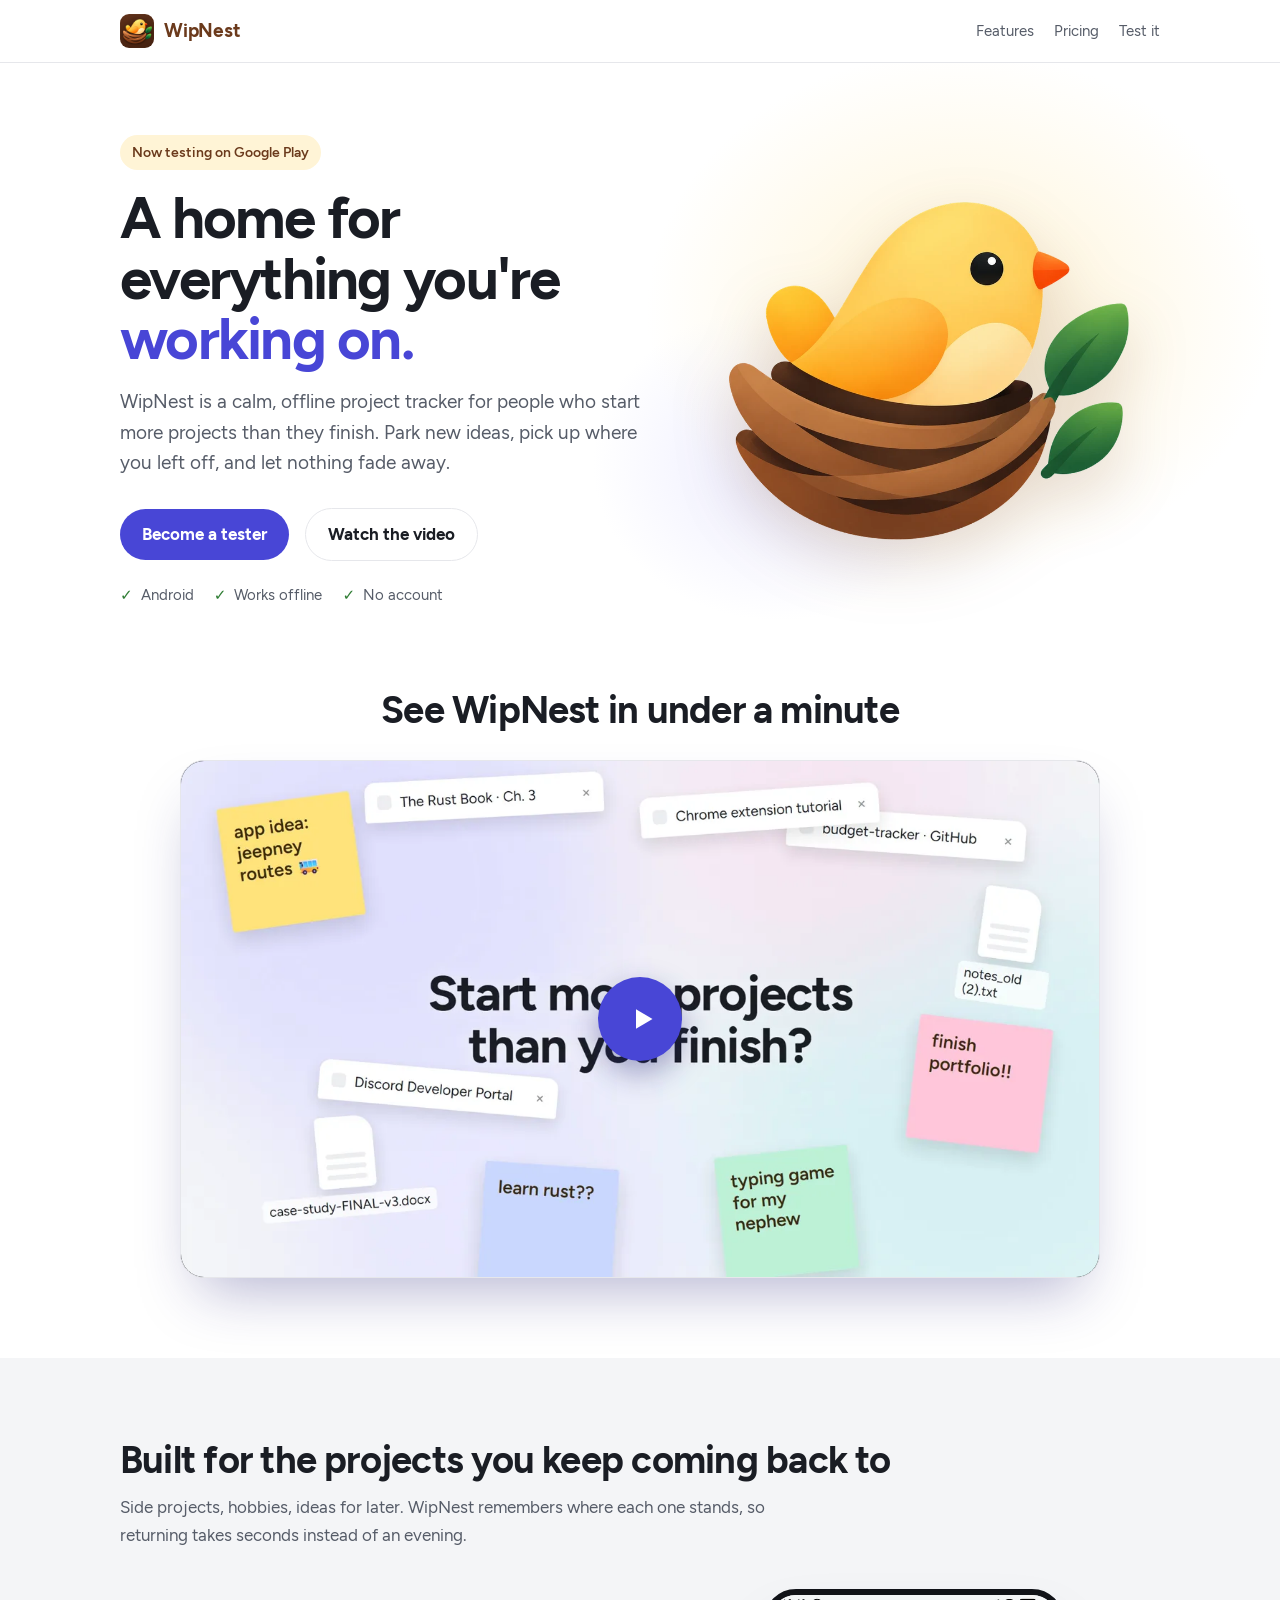
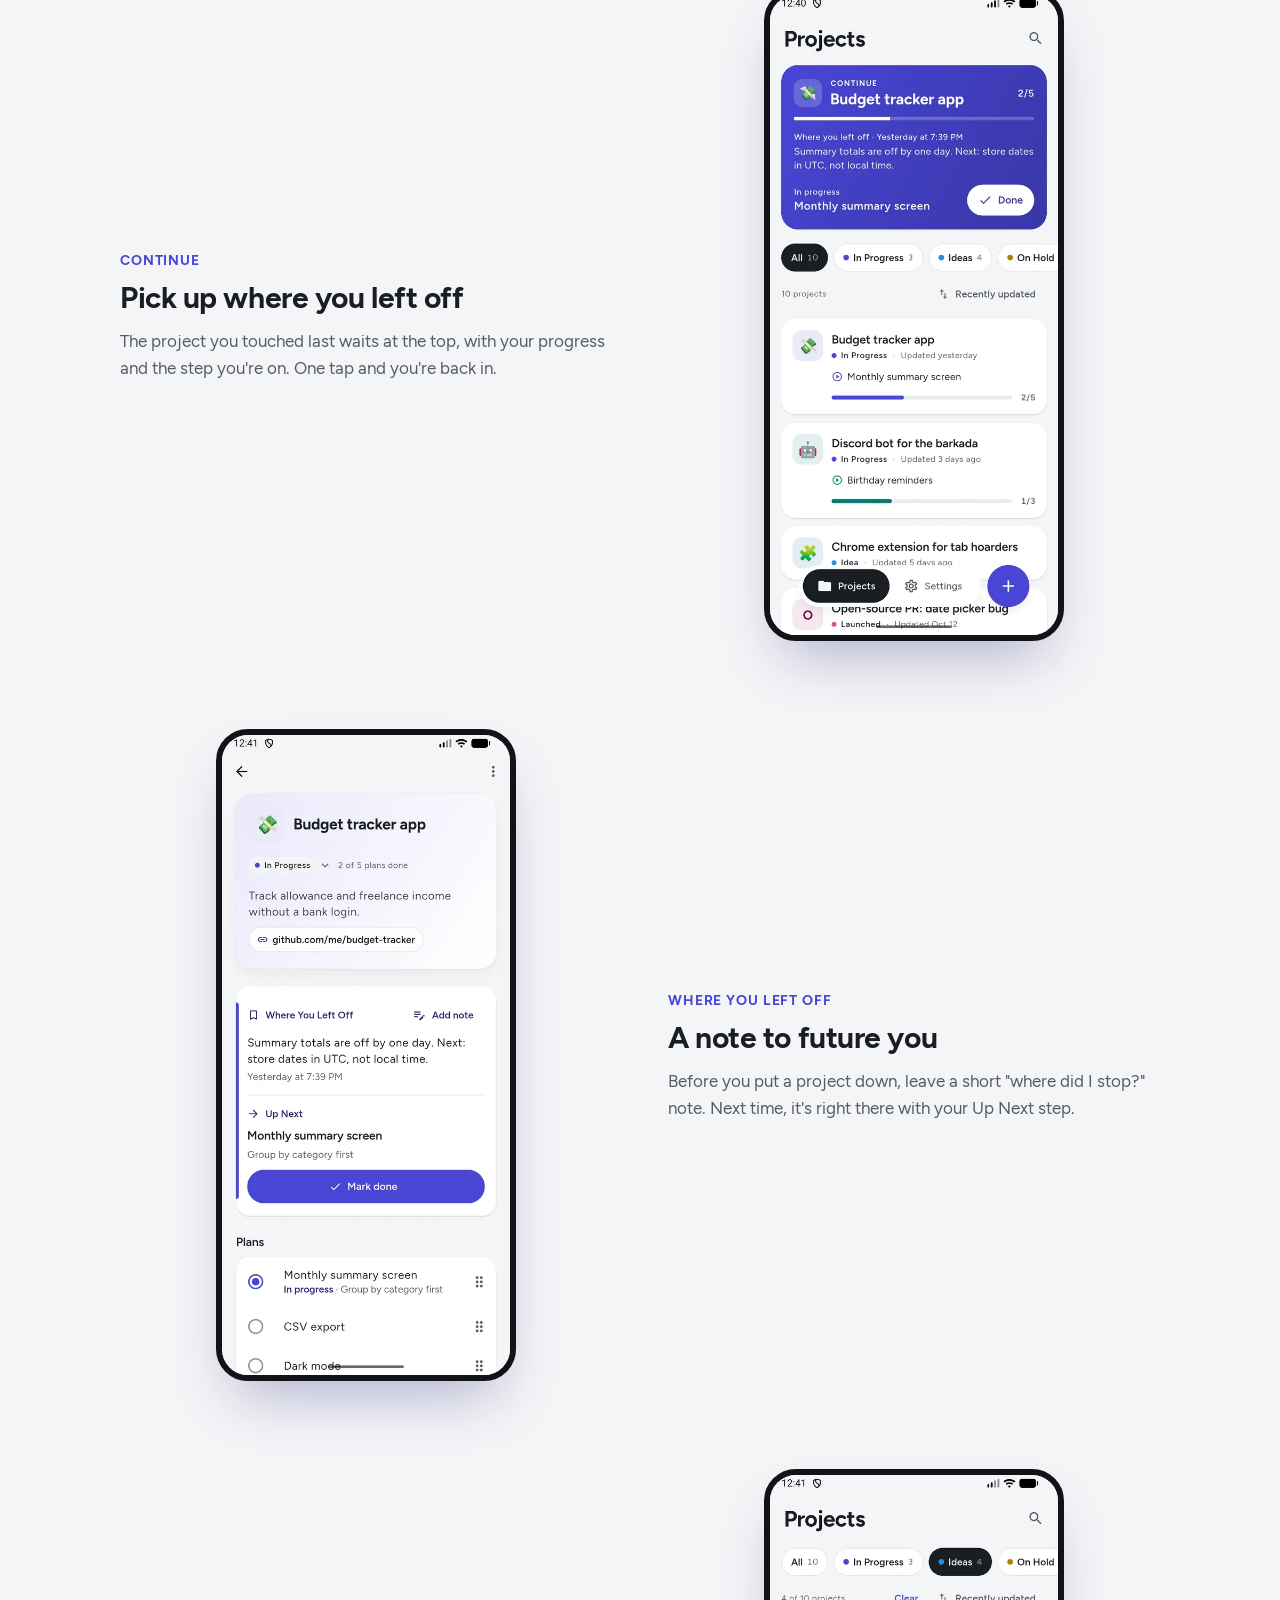
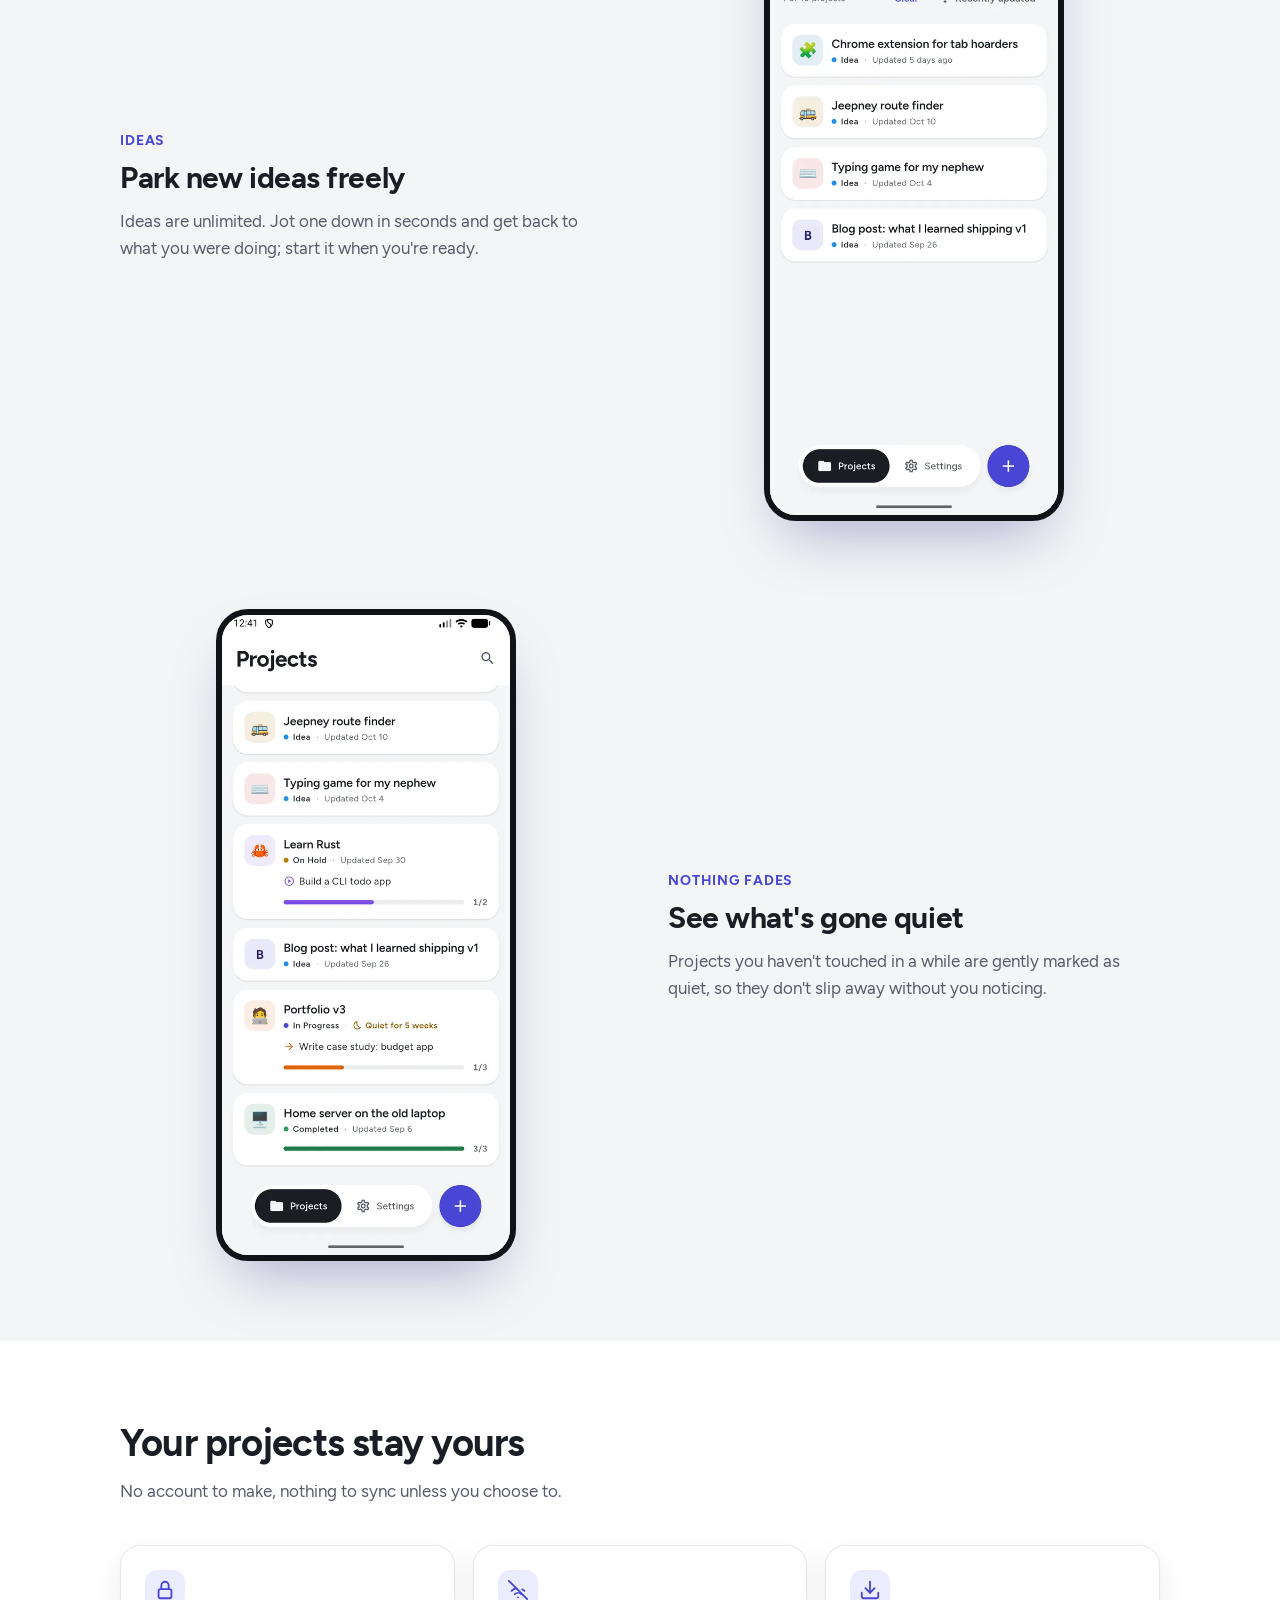
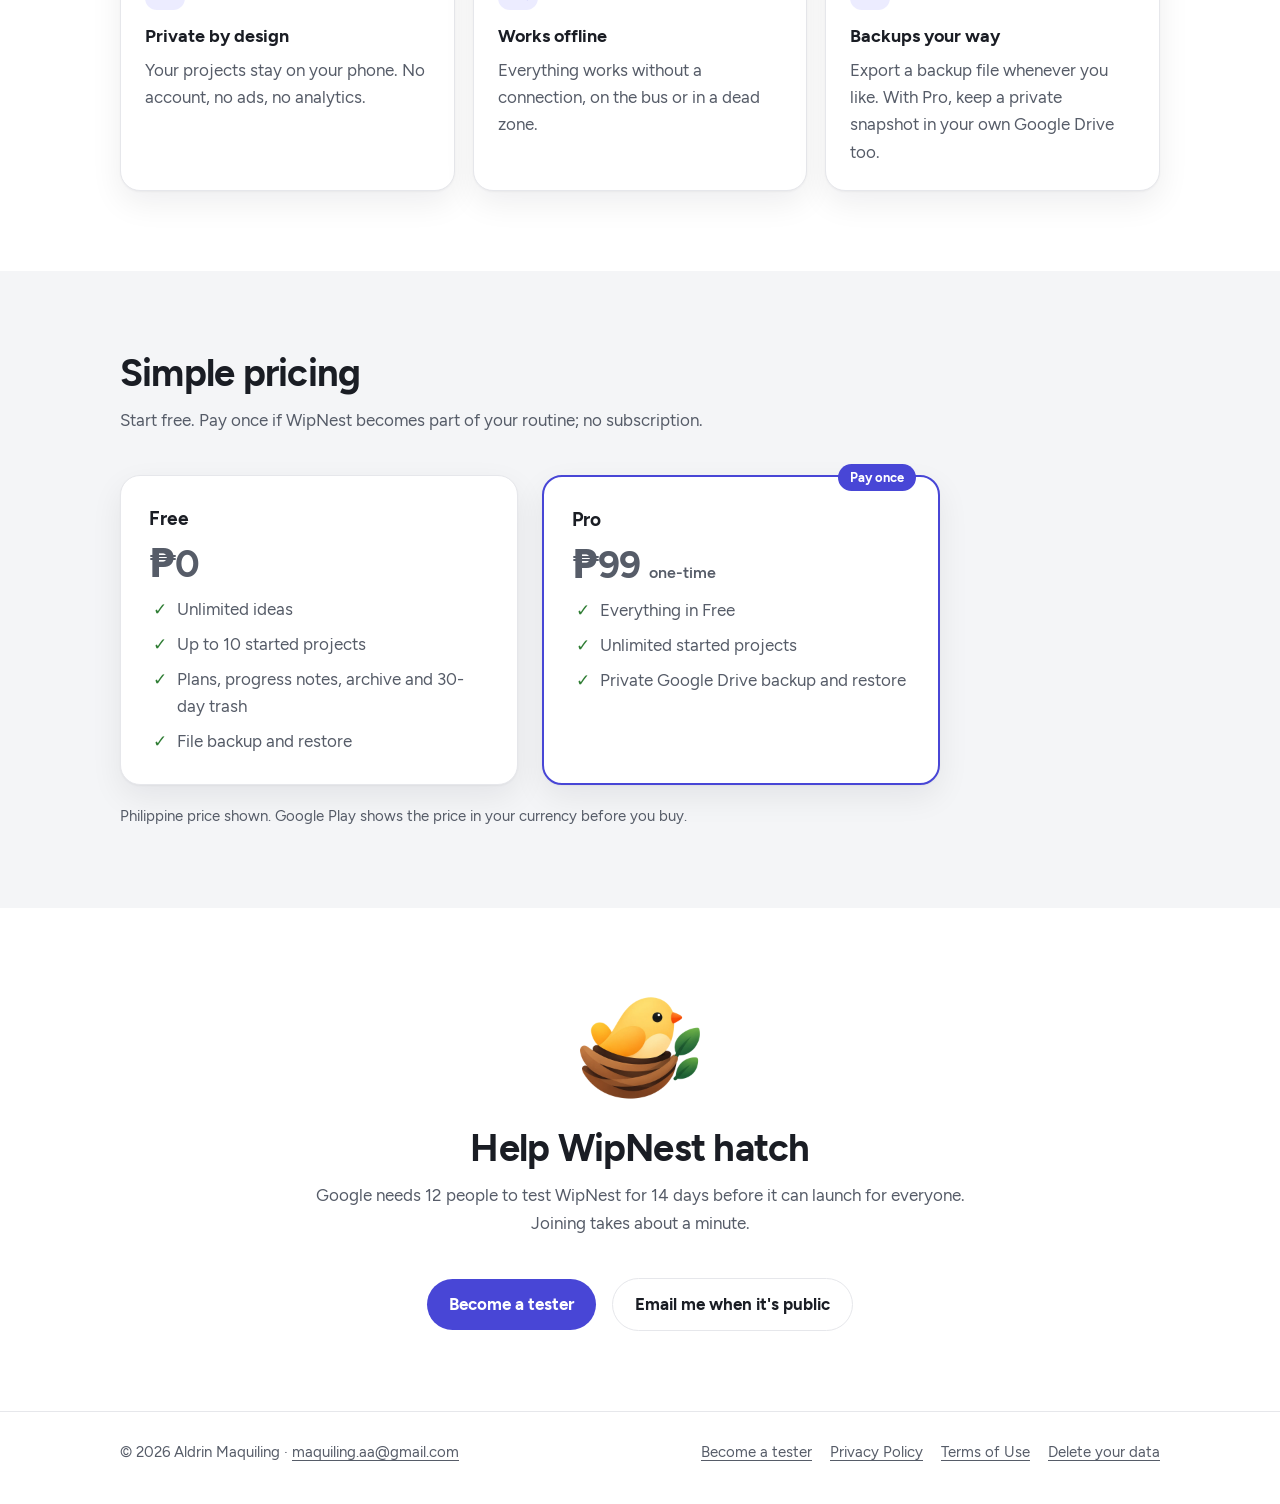
==== commit da541a48: "Add a tester page, the launch video and spacing fixes test.html walks people through joining closed " ====
--- a/index.html
+++ b/index.html
@@ -26,7 +26,7 @@
 <header class="site-head">
   <div class="wrap top">
     <a class="logo" href="./"><img src="assets/icon-192.png" alt="" width="34" height="34">WipNest</a>
-    <nav aria-label="Site"><a href="#features">Features</a><a href="#pricing">Pricing</a><a class="wide-only" href="privacy.html">Privacy</a></nav>
+    <nav aria-label="Site"><a href="#features">Features</a><a href="#pricing">Pricing</a><a href="test.html">Test it</a></nav>
   </div>
 </header>
 
@@ -34,16 +34,29 @@
   <section class="hero" aria-labelledby="hero-title">
     <div class="wrap hero-body">
       <div>
-        <p class="eyebrow">Coming soon to Google Play</p>
+        <p class="eyebrow">Now testing on Google Play</p>
         <h1 id="hero-title">A home for everything you're <em>working on.</em></h1>
         <p class="lead">WipNest is a calm, offline project tracker for people who start more projects than they finish. Park new ideas, pick up where you left off, and let nothing fade away.</p>
         <div class="cta">
-          <a class="btn" href="mailto:maquiling.aa@gmail.com?subject=Tell%20me%20when%20WipNest%20launches">Tell me when it launches</a>
-          <a class="btn ghost" href="#features">See how it works</a>
+          <a class="btn" href="test.html">Become a tester</a>
+          <a class="btn ghost" href="#video">Watch the video</a>
         </div>
         <ul class="facts"><li>Android</li><li>Works offline</li><li>No account</li></ul>
       </div>
       <div class="hero-art"><img src="assets/bird.webp" alt="The WipNest bird sitting in its nest" width="720" height="720" fetchpriority="high"></div>
+    </div>
+  </section>
+
+  <section id="video" class="video" aria-labelledby="video-title">
+    <div class="wrap">
+      <h2 id="video-title">See WipNest in under a minute</h2>
+      <div class="player">
+        <video controls playsinline preload="none" poster="assets/launch-poster.webp" width="1280" height="720">
+          <source src="assets/launch.mp4" type="video/mp4">
+          <a href="assets/launch.mp4">Watch the WipNest launch video</a>
+        </video>
+        <button class="play" type="button" aria-label="Play the WipNest video"><svg viewBox="0 0 24 24" aria-hidden="true"><path d="M8 5.5v13l11-6.5z" fill="currentColor"/></svg></button>
+      </div>
     </div>
   </section>
 
@@ -147,9 +160,12 @@
   <section class="closing" aria-labelledby="closing-title">
     <div class="wrap">
       <img src="assets/bird.webp" alt="" width="720" height="720" loading="lazy">
-      <h2 id="closing-title">Give your projects a nest</h2>
-      <p class="sub">WipNest is coming soon to Google Play. Send a quick email and you'll hear the day it's out.</p>
-      <div class="cta"><a class="btn" href="mailto:maquiling.aa@gmail.com?subject=Tell%20me%20when%20WipNest%20launches">Tell me when it launches</a></div>
+      <h2 id="closing-title">Help WipNest hatch</h2>
+      <p class="sub">Google needs 12 people to test WipNest for 14 days before it can launch for everyone. Joining takes about a minute.</p>
+      <div class="cta">
+        <a class="btn" href="test.html">Become a tester</a>
+        <a class="btn ghost" href="mailto:maquiling.aa@gmail.com?subject=Tell%20me%20when%20WipNest%20launches">Email me when it's public</a>
+      </div>
     </div>
   </section>
 </main>
@@ -157,7 +173,7 @@
 <footer>
   <div class="wrap">
     <span>© 2026 Aldrin Maquiling · <a href="mailto:maquiling.aa@gmail.com">maquiling.aa@gmail.com</a></span>
-    <nav aria-label="Legal"><a href="privacy.html">Privacy Policy</a><a href="terms.html">Terms of Use</a><a href="delete-data.html">Delete your data</a></nav>
+    <nav aria-label="Legal"><a href="test.html">Become a tester</a><a href="privacy.html">Privacy Policy</a><a href="terms.html">Terms of Use</a><a href="delete-data.html">Delete your data</a></nav>
   </div>
 </footer>
 <script>
@@ -167,8 +183,13 @@
   const onScroll = () => head.classList.toggle('scrolled', scrollY > 8);
   addEventListener('scroll', onScroll, { passive: true }); onScroll();
 
+  const player = document.querySelector('.player'), video = player.querySelector('video');
+  video.controls = false; // the big play button stands in until playback starts
+  player.querySelector('.play').addEventListener('click', () => video.play());
+  video.addEventListener('play', () => { player.classList.add('started'); video.controls = true; });
+
   // Anything that has reached the lower part of the screen, or was scrolled past quickly, is shown.
-  let pending = [...document.querySelectorAll('main section:not(.hero) :is(h2, .sub, .feature > div, .card, .fine, .closing img, .closing .cta)')];
+  let pending = [...document.querySelectorAll('main section:not(.hero) :is(h2, .sub, .player, .feature > div, .card, .fine, .closing img, .closing .cta)')];
   for (const el of pending) {
     if (el.matches('.card')) el.style.setProperty('--d', [...el.parentElement.children].indexOf(el) * 0.1 + 's');
     if (el.matches('.feature > .shot')) el.style.setProperty('--d', '0.12s');
--- a/style.css
+++ b/style.css
@@ -64,7 +64,7 @@
 .top nav a:hover, .top nav a[aria-current="page"] { color: var(--text); }
 
 /* Hero */
-.hero { position: relative; overflow: hidden; }
+.hero { position: relative; overflow: hidden; padding: 0; } /* .hero-body carries the spacing */
 .hero::before {
   content: ""; position: absolute; inset: -20% -10% auto auto; width: 70%; height: 120%; z-index: -1;
   background: radial-gradient(closest-side, var(--sun-soft), transparent 70%), radial-gradient(closest-side at 30% 70%, var(--accent-soft), transparent 70%);
@@ -90,8 +90,45 @@
 /* Sections */
 section { padding: 80px 0; }
 section.alt { background: var(--surface); }
-section h2 { margin: 0 0 10px; font-size: clamp(1.7rem, 3.6vw, 2.4rem); line-height: 1.15; letter-spacing: -0.02em; }
+section h2 { margin: 0 0 12px; font-size: clamp(1.7rem, 3.6vw, 2.4rem); line-height: 1.15; letter-spacing: -0.02em; }
 section .sub { margin: 0 0 40px; color: var(--muted); max-width: 40em; font-size: 1.08rem; }
+
+/* Tester page */
+.tester-hero { position: relative; overflow: hidden; text-align: center; padding: 72px 0 80px; }
+.tester-hero::before {
+  content: ""; position: absolute; inset: -30% 0 auto; height: 120%; z-index: -1;
+  background: radial-gradient(closest-side at 50% 40%, var(--sun-soft), transparent 75%);
+}
+.tester-hero img { width: 140px; margin: 0 auto 8px; }
+.tester-hero h1 { margin: 0 0 14px; font-size: clamp(2.2rem, 6vw, 3.4rem); line-height: 1.05; letter-spacing: -0.03em; }
+.tester-hero .lead { margin: 0 auto; max-width: 32em; }
+.tester-hero .facts { justify-content: center; }
+.steps { list-style: none; margin: 0; padding: 0; display: grid; gap: 16px; max-width: 760px; }
+.steps .card { display: flex; gap: 20px; align-items: flex-start; }
+.steps .num {
+  flex: none; width: 48px; height: 48px; border-radius: 50%; display: grid; place-items: center;
+  background: var(--accent); color: var(--on-accent); font-weight: 700; font-size: 1.3rem;
+}
+.steps h3 { margin: 6px 0 4px; font-size: 1.18rem; }
+.steps p { margin: 0 0 16px; color: var(--muted); }
+
+/* Launch video */
+section.video { padding-top: 0; text-align: center; }
+.player { max-width: 920px; margin: 28px auto 0; border-radius: 24px; overflow: hidden; border: 1px solid var(--line); box-shadow: var(--shot-shadow); background: #111318; }
+.player { position: relative; }
+.player video { display: block; width: 100%; height: auto; aspect-ratio: 16 / 9; }
+.play {
+  position: absolute; left: 50%; top: 50%; translate: -50% -50%;
+  width: 84px; height: 84px; border: 0; border-radius: 50%; cursor: pointer;
+  display: grid; place-items: center; padding: 0 0 0 4px;
+  background: var(--accent); color: #fff; box-shadow: 0 12px 30px rgba(36, 34, 120, 0.4);
+  transition: scale 0.2s ease;
+}
+.play svg { width: 36px; height: 36px; }
+.play:hover { scale: 1.08; }
+.player.started .play { display: none; }
+@media (prefers-color-scheme: dark) { .play { background: #4846d6; } }
+@media (max-width: 760px) { .play { width: 64px; height: 64px; } .play svg { width: 28px; height: 28px; } }
 
 /* Feature rows: copy beside a real app screen */
 .feature { display: grid; grid-template-columns: 1fr 1fr; gap: 56px; align-items: center; }
@@ -112,7 +149,7 @@
 .dot svg { width: 22px; height: 22px; }
 
 /* Pricing */
-.plans { display: grid; grid-template-columns: repeat(2, 1fr); gap: 18px; max-width: 820px; }
+.plans { display: grid; grid-template-columns: repeat(2, 1fr); gap: 24px; max-width: 820px; }
 .plan { position: relative; padding: 28px; }
 .plan h3 { margin: 0; font-size: 1.2rem; }
 .price { margin: 6px 0 18px; font-size: 2.4rem; font-weight: 700; letter-spacing: -0.02em; }
@@ -123,7 +160,7 @@
 .plan li + li { margin-top: 8px; }
 .plan.pro { border: 2px solid var(--accent); }
 .tag { position: absolute; top: -13px; right: 22px; padding: 3px 12px; border-radius: 999px; background: var(--accent); color: var(--on-accent); font-size: 0.82rem; font-weight: 700; }
-.fine { margin-top: 18px; font-size: 0.92rem; color: var(--muted); }
+.fine { margin: 20px 0 0; font-size: 0.92rem; color: var(--muted); }
 
 /* Closing call to action */
 .closing { text-align: center; }
@@ -165,11 +202,16 @@
   .facts, footer .wrap, footer nav { justify-content: center; }
   .card:not(.plan) .dot { margin: 0 auto; }
   .plans { margin: 0 auto; }
+  .steps .card { text-align: left; gap: 14px; padding: 20px 18px; }
+  .steps .num { width: 40px; height: 40px; font-size: 1.1rem; }
+  .steps .btn { width: 100%; justify-content: center; }
   .hero h1 { font-size: clamp(2.1rem, 9vw, 2.6rem); }
   .lead { font-size: 1.06rem; margin-bottom: 24px; }
   .cta { flex-direction: column; align-items: stretch; }
   .btn { justify-content: center; }
-  .closing .cta { align-items: center; }
+  .closing .cta { max-width: 340px; margin: 0 auto; }
+  .tester-hero { padding: 32px 0 56px; }
+  .plans { gap: 28px; }
   .facts { gap: 6px 16px; }
   .top { padding-block: 10px; }
   .logo { font-size: 1.08rem; gap: 8px; }
@@ -198,8 +240,8 @@
   .hero-body > div:first-child > :nth-child(5) { animation-delay: 0.32s; }
   .hero-art img { animation: pop 0.9s cubic-bezier(0.2, 0.8, 0.2, 1.1) both, bob 6s ease-in-out 1s infinite; }
 
-  .js main section:not(.hero) :is(h2, .sub, .feature > div, .card, .fine, .closing img, .closing .cta) { opacity: 0; transform: translateY(28px); transition: opacity 0.7s ease, transform 0.8s cubic-bezier(0.2, 0.7, 0.2, 1); transition-delay: var(--d, 0s); }
-  .js main section:not(.hero) :is(h2, .sub, .feature > div, .card, .fine, .closing img, .closing .cta).in { opacity: 1; transform: none; }
+  .js main section:not(.hero) :is(h2, .sub, .player, .feature > div, .card, .fine, .closing img, .closing .cta) { opacity: 0; transform: translateY(28px); transition: opacity 0.7s ease, transform 0.8s cubic-bezier(0.2, 0.7, 0.2, 1); transition-delay: var(--d, 0s); }
+  .js main section:not(.hero) :is(h2, .sub, .player, .feature > div, .card, .fine, .closing img, .closing .cta).in { opacity: 1; transform: none; }
 
   @supports (animation-timeline: view()) {
     .shot img { animation: drift linear both; animation-timeline: view(); animation-range: entry 0% exit 100%; }
@@ -211,7 +253,4 @@
 @keyframes bob { 50% { transform: translateY(-10px) rotate(-1.5deg); } }
 @keyframes drift { from { transform: translateY(60px) rotate(2deg) scale(0.94); } 50% { transform: none; } to { transform: translateY(-40px) rotate(-1deg); } }
 @keyframes drift-alt { from { transform: translateY(60px) rotate(-2deg) scale(0.94); } 50% { transform: none; } to { transform: translateY(-40px) rotate(1deg); } }
-@media (max-width: 380px) {
-  .wide-only { display: none; }
-}
 @media (prefers-reduced-motion: reduce) { html { scroll-behavior: auto; } }
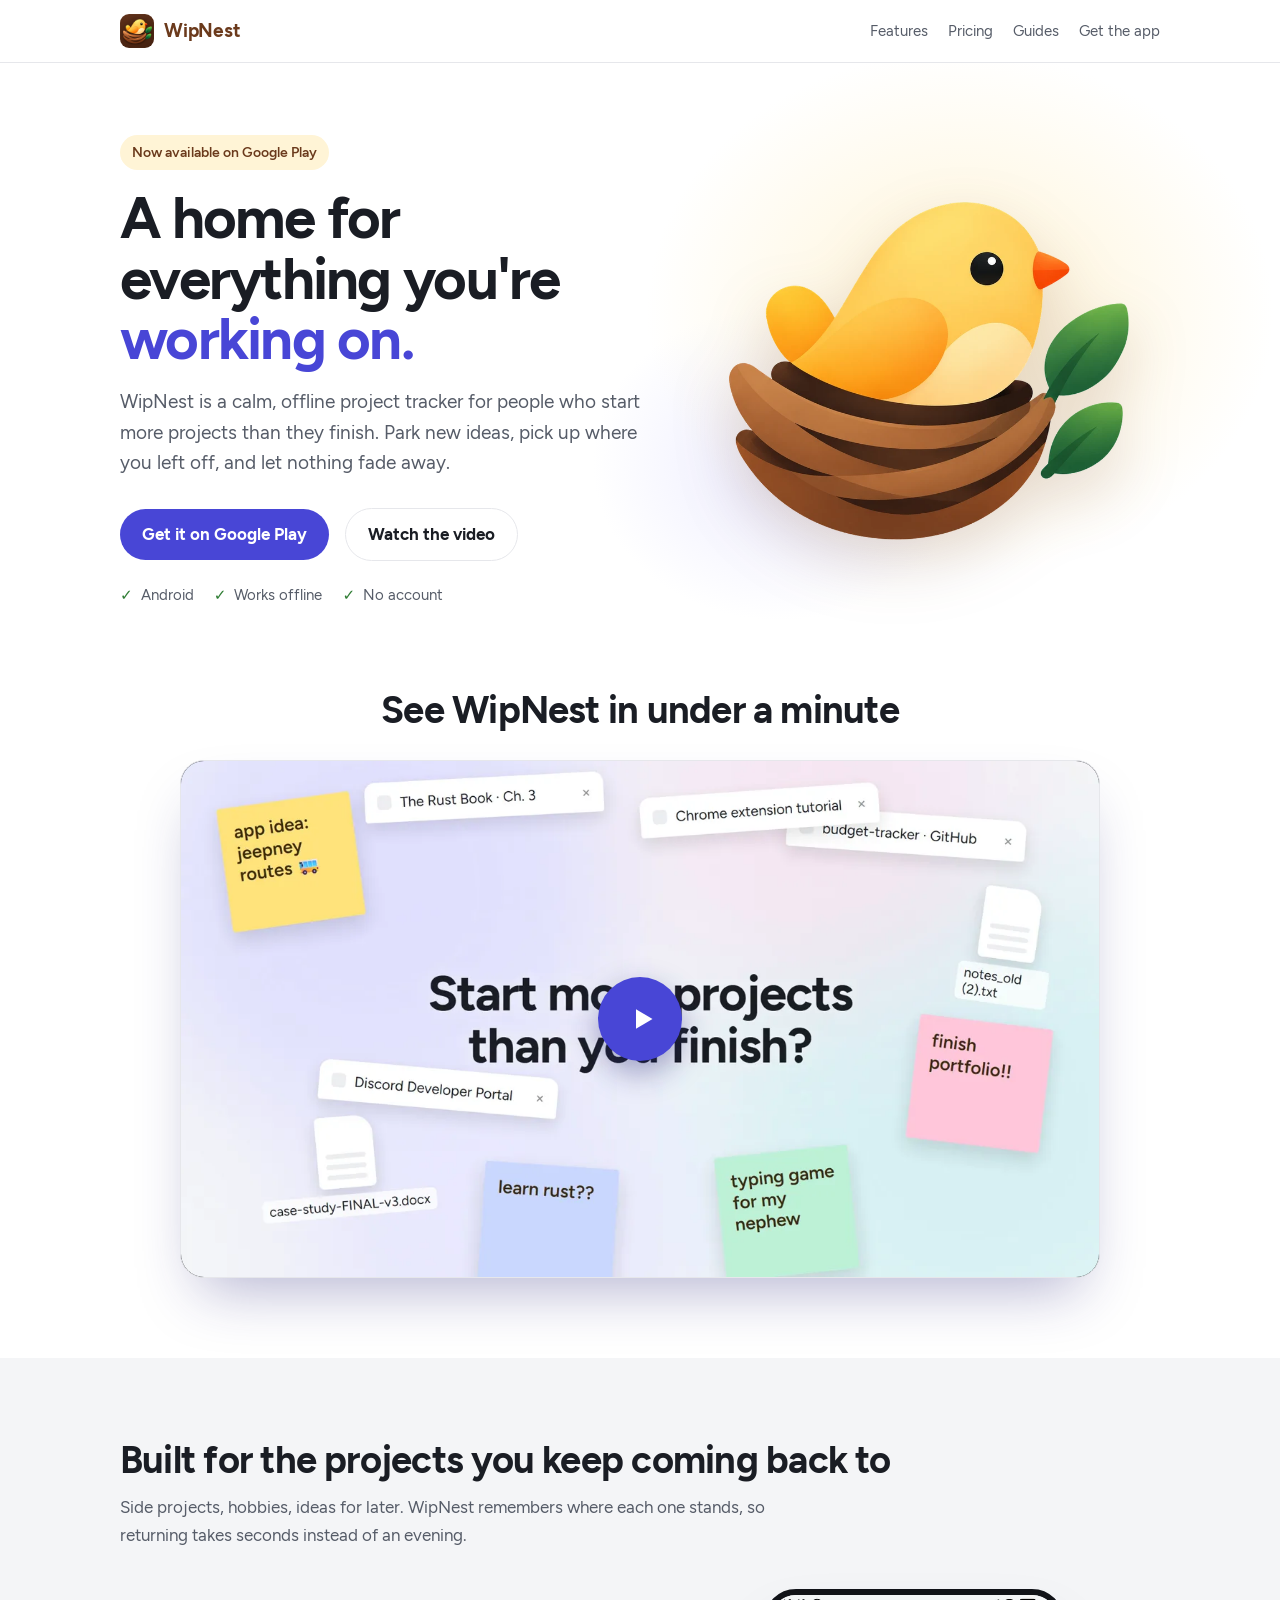
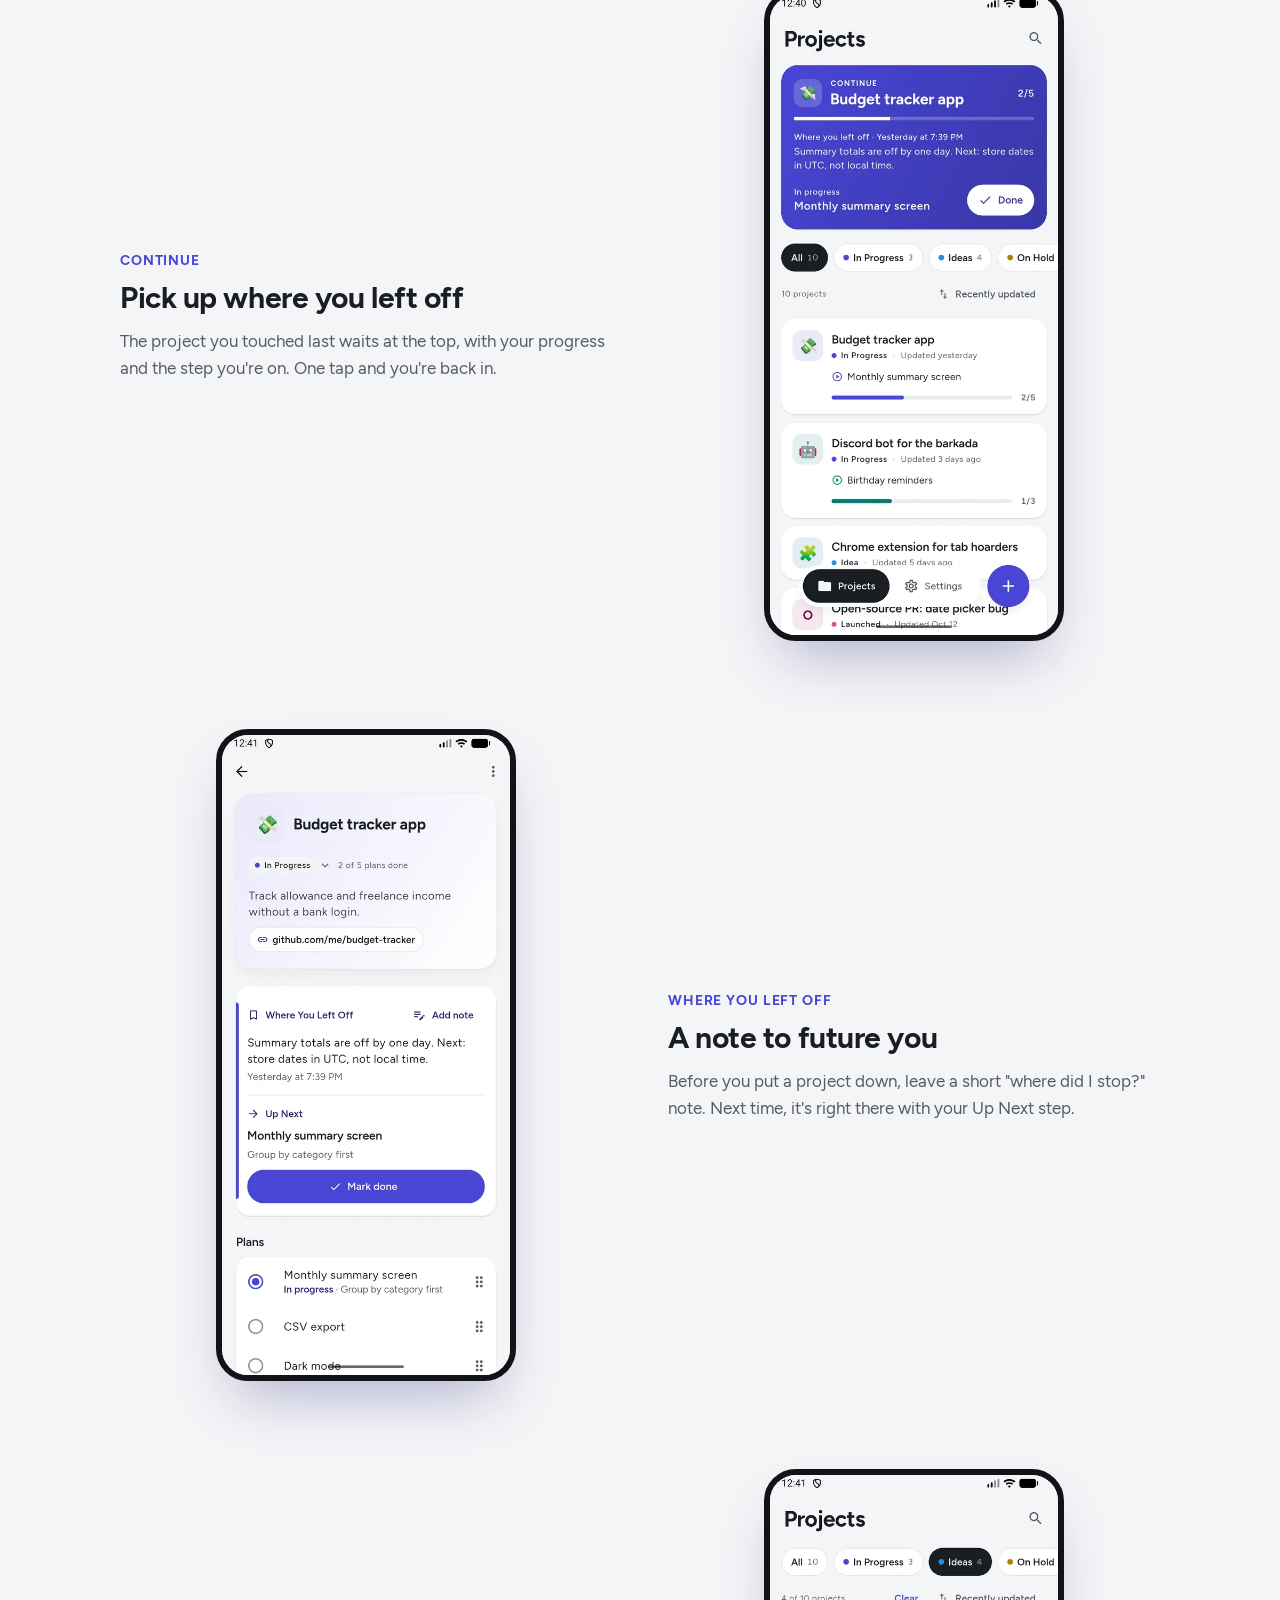
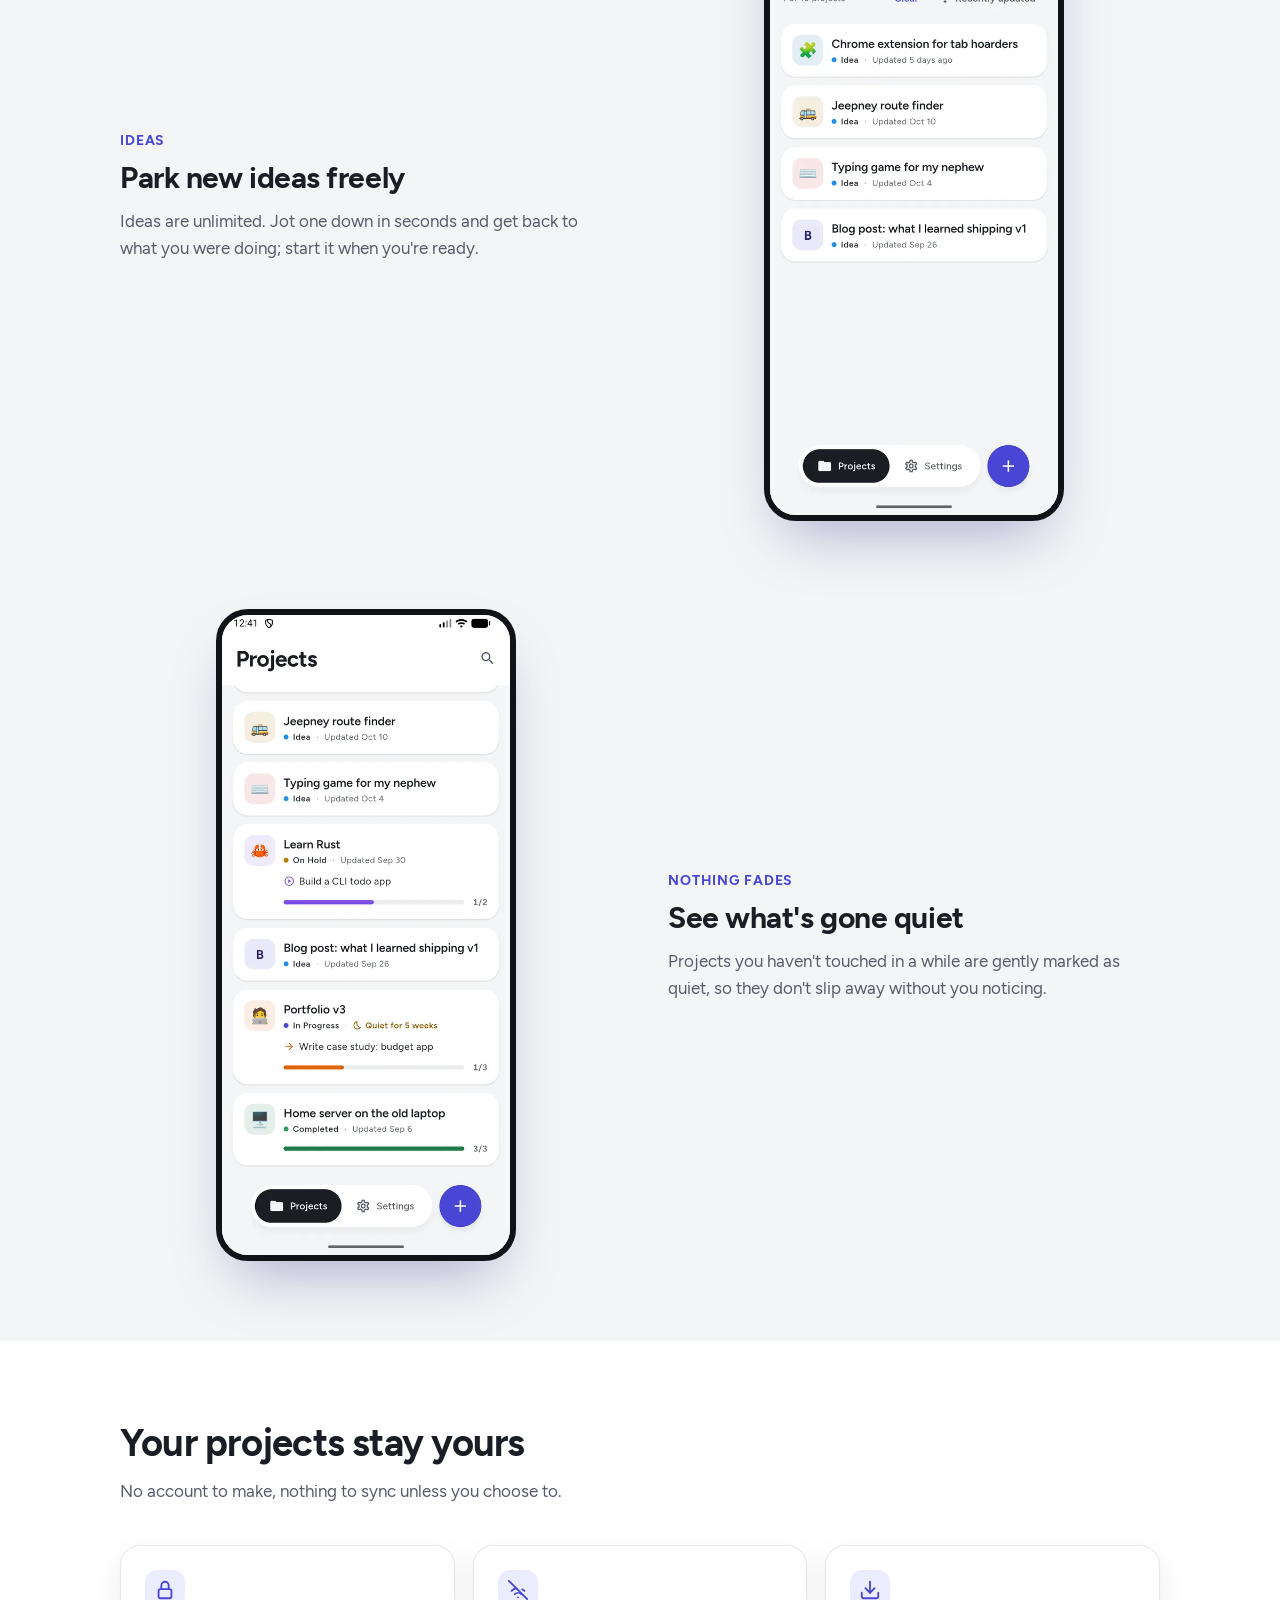
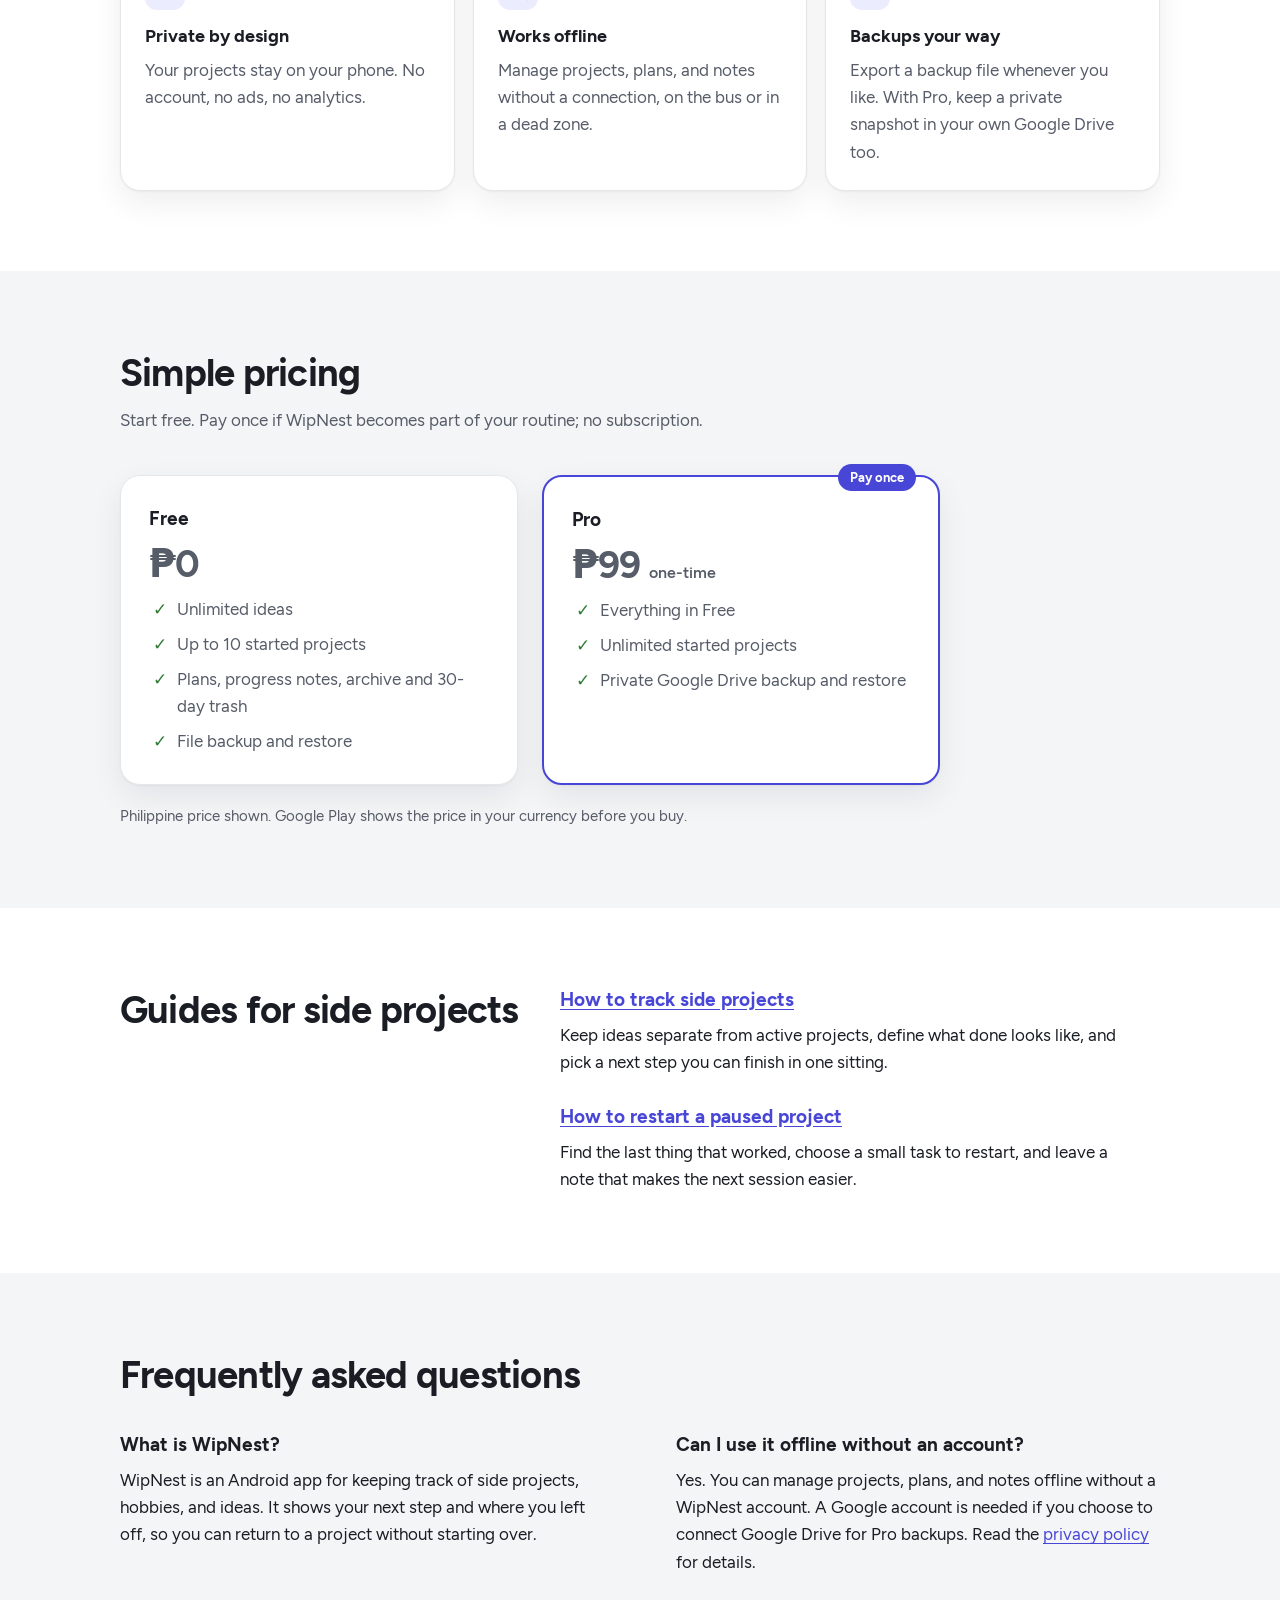
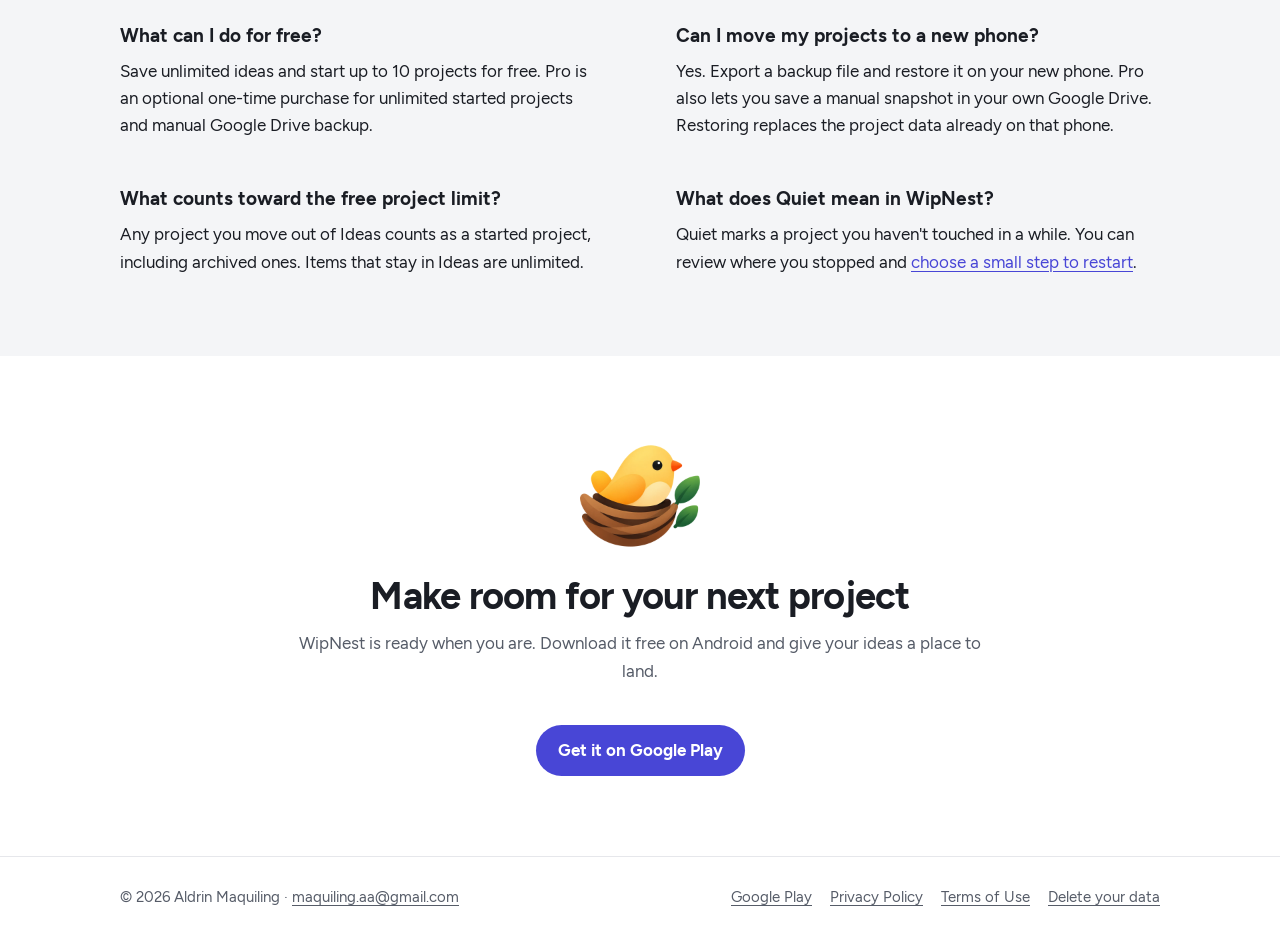
==== commit 81a2975a: "Update WipNest for public launch and add project guides" ====
--- a/index.html
+++ b/index.html
@@ -3,30 +3,70 @@
 <head>
 <meta charset="utf-8">
 <meta name="viewport" content="width=device-width, initial-scale=1">
-<title>WipNest — a home for everything you're working on</title>
-<meta name="description" content="WipNest is an offline Android app for people who start more projects than they finish. Park new ideas, pick up where you left off, and let nothing fade away.">
+<title>WipNest — Offline Side Project Tracker for Android</title>
+<meta name="description" content="WipNest is a free, offline side project tracker for Android. Save ideas, plan next steps, and pick up where you left off. No account or subscription required.">
 <meta name="theme-color" content="#ffffff" media="(prefers-color-scheme: light)">
 <meta name="theme-color" content="#0e0f12" media="(prefers-color-scheme: dark)">
-<link rel="canonical" href="https://wipnest.github.io/">
+<link rel="canonical" href="https://wipnest.builtbyaldrin.online/">
 <meta property="og:type" content="website">
-<meta property="og:title" content="WipNest">
-<meta property="og:description" content="A home for everything you're working on. Park new ideas, pick up where you left off, and let nothing fade away.">
-<meta property="og:image" content="https://wipnest.github.io/assets/og.jpg">
+<meta property="og:title" content="WipNest — Offline Side Project Tracker for Android">
+<meta property="og:description" content="Save ideas, plan next steps, and pick up where you left off. A calm Android project tracker that works offline, with no account required.">
+<meta property="og:image" content="https://wipnest.builtbyaldrin.online/assets/og.jpg">
 <meta property="og:image:width" content="1200">
 <meta property="og:image:height" content="630">
-<meta property="og:url" content="https://wipnest.github.io/">
+<meta property="og:site_name" content="WipNest">
+<meta property="og:image:alt" content="The WipNest bird in its nest beside the words &quot;A home for everything you're working on.&quot;">
+<meta property="og:url" content="https://wipnest.builtbyaldrin.online/">
 <meta name="twitter:card" content="summary_large_image">
 <link rel="icon" href="assets/favicon.png">
 <link rel="apple-touch-icon" href="assets/apple-touch-icon.png">
 <link rel="preload" href="fonts/Figtree-Bold.ttf" as="font" type="font/ttf" crossorigin>
 <link rel="stylesheet" href="style.css">
 <script>document.documentElement.classList.add('js')</script>
+<script type="application/ld+json">
+{
+  "@context": "https://schema.org",
+  "@graph": [
+    {
+      "@type": "WebSite",
+      "@id": "https://wipnest.builtbyaldrin.online/#website",
+      "name": "WipNest",
+      "url": "https://wipnest.builtbyaldrin.online/",
+      "description": "Official website for WipNest, an offline side project tracker for Android."
+    },
+    {
+      "@type": "WebPage",
+      "@id": "https://wipnest.builtbyaldrin.online/#webpage",
+      "url": "https://wipnest.builtbyaldrin.online/",
+      "name": "WipNest — Offline Side Project Tracker for Android",
+      "description": "Save ideas, plan next steps, and pick up where you left off with WipNest.",
+      "isPartOf": { "@id": "https://wipnest.builtbyaldrin.online/#website" },
+      "mainEntity": { "@id": "https://wipnest.builtbyaldrin.online/#app" }
+    },
+    {
+      "@type": "MobileApplication",
+      "@id": "https://wipnest.builtbyaldrin.online/#app",
+      "name": "WipNest: Side Project Tracker",
+      "alternateName": "WipNest",
+      "description": "A free, offline Android app for tracking side projects. Save unlimited ideas, plan your next steps, and pick up where you left off. Pro is an optional one-time upgrade.",
+      "url": "https://wipnest.builtbyaldrin.online/",
+      "sameAs": "https://play.google.com/store/apps/details?id=com.aldrinmaquiling.wipnest",
+      "installUrl": "https://play.google.com/store/apps/details?id=com.aldrinmaquiling.wipnest",
+      "image": "https://wipnest.builtbyaldrin.online/assets/og.jpg",
+      "operatingSystem": "Android",
+      "applicationCategory": "UtilitiesApplication",
+      "offers": { "@type": "Offer", "price": "0", "priceCurrency": "PHP", "url": "https://play.google.com/store/apps/details?id=com.aldrinmaquiling.wipnest" },
+      "author": { "@type": "Person", "name": "Aldrin Maquiling" }
+    }
+  ]
+}
+</script>
 </head>
 <body>
 <header class="site-head">
   <div class="wrap top">
     <a class="logo" href="./"><img src="assets/icon-192.png" alt="" width="34" height="34">WipNest</a>
-    <nav aria-label="Site"><a href="#features">Features</a><a href="#pricing">Pricing</a><a href="test.html">Test it</a></nav>
+    <nav class="home-nav" aria-label="Site"><a href="#features">Features</a><a href="#pricing">Pricing</a><a href="#guides">Guides</a><a href="https://play.google.com/store/apps/details?id=com.aldrinmaquiling.wipnest">Get the app</a></nav>
   </div>
 </header>
 
@@ -34,11 +74,11 @@
   <section class="hero" aria-labelledby="hero-title">
     <div class="wrap hero-body">
       <div>
-        <p class="eyebrow">Now testing on Google Play</p>
+        <p class="eyebrow">Now available on Google Play</p>
         <h1 id="hero-title">A home for everything you're <em>working on.</em></h1>
         <p class="lead">WipNest is a calm, offline project tracker for people who start more projects than they finish. Park new ideas, pick up where you left off, and let nothing fade away.</p>
         <div class="cta">
-          <a class="btn" href="test.html">Become a tester</a>
+          <a class="btn" href="https://play.google.com/store/apps/details?id=com.aldrinmaquiling.wipnest">Get it on Google Play</a>
           <a class="btn ghost" href="#video">Watch the video</a>
         </div>
         <ul class="facts"><li>Android</li><li>Works offline</li><li>No account</li></ul>
@@ -116,7 +156,7 @@
         <div class="card">
           <div class="dot" aria-hidden="true"><svg viewBox="0 0 24 24" fill="none" stroke="currentColor" stroke-width="2" stroke-linecap="round" stroke-linejoin="round"><path d="M2 2l20 20"/><path d="M8.5 16.5a5 5 0 0 1 7 0"/><path d="M5 12.9a10 10 0 0 1 5.2-2.8"/><path d="M19 12.9a10 10 0 0 0-2.3-1.6"/><path d="M12 20h.01"/></svg></div>
           <h3>Works offline</h3>
-          <p>Everything works without a connection, on the bus or in a dead zone.</p>
+          <p>Manage projects, plans, and notes without a connection, on the bus or in a dead zone.</p>
         </div>
         <div class="card">
           <div class="dot" aria-hidden="true"><svg viewBox="0 0 24 24" fill="none" stroke="currentColor" stroke-width="2" stroke-linecap="round" stroke-linejoin="round"><path d="M21 15v4a2 2 0 0 1-2 2H5a2 2 0 0 1-2-2v-4"/><path d="M7 10l5 5 5-5"/><path d="M12 15V3"/></svg></div>
@@ -157,14 +197,61 @@
     </div>
   </section>
 
+  <section id="guides" aria-labelledby="guides-title">
+    <div class="wrap guides-intro">
+      <h2 id="guides-title">Guides for side projects</h2>
+      <ul class="guide-list">
+        <li>
+          <h3><a href="guides/track-side-projects.html">How to track side projects</a></h3>
+          <p>Keep ideas separate from active projects, define what done looks like, and pick a next step you can finish in one sitting.</p>
+        </li>
+        <li>
+          <h3><a href="guides/restart-a-paused-project.html">How to restart a paused project</a></h3>
+          <p>Find the last thing that worked, choose a small task to restart, and leave a note that makes the next session easier.</p>
+        </li>
+      </ul>
+    </div>
+  </section>
+
+  <section id="questions" class="alt" aria-labelledby="questions-title">
+    <div class="wrap">
+      <h2 id="questions-title">Frequently asked questions</h2>
+      <div class="question-list">
+        <div>
+          <h3>What is WipNest?</h3>
+          <p>WipNest is an Android app for keeping track of side projects, hobbies, and ideas. It shows your next step and where you left off, so you can return to a project without starting over.</p>
+        </div>
+        <div>
+          <h3>Can I use it offline without an account?</h3>
+          <p>Yes. You can manage projects, plans, and notes offline without a WipNest account. A Google account is needed if you choose to connect Google Drive for Pro backups. Read the <a href="privacy.html">privacy policy</a> for details.</p>
+        </div>
+        <div>
+          <h3>What can I do for free?</h3>
+          <p>Save unlimited ideas and start up to 10 projects for free. Pro is an optional one-time purchase for unlimited started projects and manual Google Drive backup.</p>
+        </div>
+        <div>
+          <h3>Can I move my projects to a new phone?</h3>
+          <p>Yes. Export a backup file and restore it on your new phone. Pro also lets you save a manual snapshot in your own Google Drive. Restoring replaces the project data already on that phone.</p>
+        </div>
+        <div>
+          <h3>What counts toward the free project limit?</h3>
+          <p>Any project you move out of Ideas counts as a started project, including archived ones. Items that stay in Ideas are unlimited.</p>
+        </div>
+        <div>
+          <h3>What does Quiet mean in WipNest?</h3>
+          <p>Quiet marks a project you haven't touched in a while. You can review where you stopped and <a href="guides/restart-a-paused-project.html">choose a small step to restart</a>.</p>
+        </div>
+      </div>
+    </div>
+  </section>
+
   <section class="closing" aria-labelledby="closing-title">
     <div class="wrap">
       <img src="assets/bird.webp" alt="" width="720" height="720" loading="lazy">
-      <h2 id="closing-title">Help WipNest hatch</h2>
-      <p class="sub">Google needs 12 people to test WipNest for 14 days before it can launch for everyone. Joining takes about a minute.</p>
+      <h2 id="closing-title">Make room for your next project</h2>
+      <p class="sub">WipNest is ready when you are. Download it free on Android and give your ideas a place to land.</p>
       <div class="cta">
-        <a class="btn" href="test.html">Become a tester</a>
-        <a class="btn ghost" href="mailto:maquiling.aa@gmail.com?subject=Tell%20me%20when%20WipNest%20launches">Email me when it's public</a>
+        <a class="btn" href="https://play.google.com/store/apps/details?id=com.aldrinmaquiling.wipnest">Get it on Google Play</a>
       </div>
     </div>
   </section>
@@ -173,7 +260,7 @@
 <footer>
   <div class="wrap">
     <span>© 2026 Aldrin Maquiling · <a href="mailto:maquiling.aa@gmail.com">maquiling.aa@gmail.com</a></span>
-    <nav aria-label="Legal"><a href="test.html">Become a tester</a><a href="privacy.html">Privacy Policy</a><a href="terms.html">Terms of Use</a><a href="delete-data.html">Delete your data</a></nav>
+    <nav aria-label="Legal"><a href="https://play.google.com/store/apps/details?id=com.aldrinmaquiling.wipnest">Google Play</a><a href="privacy.html">Privacy Policy</a><a href="terms.html">Terms of Use</a><a href="delete-data.html">Delete your data</a></nav>
   </div>
 </footer>
 <script>
@@ -189,7 +276,7 @@
   video.addEventListener('play', () => { player.classList.add('started'); video.controls = true; });
 
   // Anything that has reached the lower part of the screen, or was scrolled past quickly, is shown.
-  let pending = [...document.querySelectorAll('main section:not(.hero) :is(h2, .sub, .player, .feature > div, .card, .fine, .closing img, .closing .cta)')];
+  let pending = [...document.querySelectorAll('main section:not(.hero) :is(h2, .sub, .player, .feature > div, .card, .fine, .question-list > div, .closing img, .closing .cta)')];
   for (const el of pending) {
     if (el.matches('.card')) el.style.setProperty('--d', [...el.parentElement.children].indexOf(el) * 0.1 + 's');
     if (el.matches('.feature > .shot')) el.style.setProperty('--d', '0.12s');
--- a/style.css
+++ b/style.css
@@ -89,28 +89,15 @@
 
 /* Sections */
 section { padding: 80px 0; }
+section[id] { scroll-margin-top: 80px; }
 section.alt { background: var(--surface); }
 section h2 { margin: 0 0 12px; font-size: clamp(1.7rem, 3.6vw, 2.4rem); line-height: 1.15; letter-spacing: -0.02em; }
 section .sub { margin: 0 0 40px; color: var(--muted); max-width: 40em; font-size: 1.08rem; }
 
-/* Tester page */
-.tester-hero { position: relative; overflow: hidden; text-align: center; padding: 72px 0 80px; }
-.tester-hero::before {
-  content: ""; position: absolute; inset: -30% 0 auto; height: 120%; z-index: -1;
-  background: radial-gradient(closest-side at 50% 40%, var(--sun-soft), transparent 75%);
-}
-.tester-hero img { width: 140px; margin: 0 auto 8px; }
-.tester-hero h1 { margin: 0 0 14px; font-size: clamp(2.2rem, 6vw, 3.4rem); line-height: 1.05; letter-spacing: -0.03em; }
-.tester-hero .lead { margin: 0 auto; max-width: 32em; }
-.tester-hero .facts { justify-content: center; }
-.steps { list-style: none; margin: 0; padding: 0; display: grid; gap: 16px; max-width: 760px; }
-.steps .card { display: flex; gap: 20px; align-items: flex-start; }
-.steps .num {
-  flex: none; width: 48px; height: 48px; border-radius: 50%; display: grid; place-items: center;
-  background: var(--accent); color: var(--on-accent); font-weight: 700; font-size: 1.3rem;
-}
-.steps h3 { margin: 6px 0 4px; font-size: 1.18rem; }
-.steps p { margin: 0 0 16px; color: var(--muted); }
+/* Fallback when an old tester-page link cannot redirect automatically. */
+.redirect-page { max-width: 640px; margin: 12vh auto; padding: 0 20px; text-align: center; }
+.redirect-page h1 { font-size: clamp(2rem, 5vw, 3rem); line-height: 1.1; }
+.redirect-page p { color: var(--muted); margin-bottom: 24px; }
 
 /* Launch video */
 section.video { padding-top: 0; text-align: center; }
@@ -162,6 +149,28 @@
 .tag { position: absolute; top: -13px; right: 22px; padding: 3px 12px; border-radius: 999px; background: var(--accent); color: var(--on-accent); font-size: 0.82rem; font-weight: 700; }
 .fine { margin: 20px 0 0; font-size: 0.92rem; color: var(--muted); }
 
+/* Guides and common questions */
+.guides-intro { display: grid; grid-template-columns: minmax(0, 2fr) minmax(0, 3fr); gap: 40px; }
+.guide-list { display: grid; gap: 28px; list-style: none; margin: 0; padding: 0; }
+.question-list { display: grid; grid-template-columns: repeat(2, minmax(0, 1fr)); gap: 48px 72px; margin: 36px 0 0; }
+.guide-list h3, .question-list h3 { margin: 0 0 10px; font-size: 1.2rem; line-height: 1.25; }
+.guide-list p, .question-list p { margin: 0; max-width: 34em; }
+
+.guide { padding-block: 64px 80px; }
+.guide h1 { max-width: 22ch; margin: 0 0 16px; font-size: clamp(2rem, 5.5vw, 3.5rem); line-height: 1.07; letter-spacing: -0.03em; }
+.guide .lead { max-width: 36em; margin: 0 0 36px; }
+.guide-content { display: grid; grid-template-columns: minmax(0, 1fr) minmax(200px, 290px); gap: clamp(32px, 7vw, 96px); align-items: start; }
+.guide-text { max-width: 65ch; }
+.guide-text h2 { margin: 32px 0 8px; font-size: clamp(1.25rem, 3vw, 1.55rem); line-height: 1.2; }
+.guide-text h2:first-child { margin-top: 0; }
+.guide-text p { margin: 0 0 16px; }
+.guide-example { margin: 0; padding: 18px 20px; background: var(--surface); }
+.guide-example p:last-child { margin-bottom: 0; }
+.guide-screenshot { margin: 0; max-width: 260px; }
+.guide-screenshot figcaption { margin-top: 12px; color: var(--muted); font-size: 0.95rem; }
+.guide-related { margin-top: 48px; }
+.guide-related h2 { margin: 0 0 8px; font-size: 1.25rem; }
+
 /* Closing call to action */
 .closing { text-align: center; }
 .closing img { width: 120px; margin: 0 auto 18px; }
@@ -190,8 +199,14 @@
 
 @media (max-width: 860px) {
   .grid { grid-template-columns: 1fr; }
+  .question-list { gap: 32px 40px; }
 }
 @media (max-width: 760px) {
+  .guides-intro { display: block; }
+  .guide-list, .question-list { grid-template-columns: 1fr; max-width: 40em; margin: 28px auto 0; }
+  .guide { padding-block: 40px 56px; }
+  .guide-content { grid-template-columns: 1fr; }
+  .guide-screenshot { margin-inline: auto; }
   .hero-body { grid-template-columns: 1fr; padding-block: 32px 56px; gap: 20px; }
   .hero::before { inset: -5% -5% auto -5%; width: 110%; height: 45%; opacity: 0.7; }
   .hero-art { order: -1; }
@@ -202,15 +217,11 @@
   .facts, footer .wrap, footer nav { justify-content: center; }
   .card:not(.plan) .dot { margin: 0 auto; }
   .plans { margin: 0 auto; }
-  .steps .card { text-align: left; gap: 14px; padding: 20px 18px; }
-  .steps .num { width: 40px; height: 40px; font-size: 1.1rem; }
-  .steps .btn { width: 100%; justify-content: center; }
   .hero h1 { font-size: clamp(2.1rem, 9vw, 2.6rem); }
   .lead { font-size: 1.06rem; margin-bottom: 24px; }
   .cta { flex-direction: column; align-items: stretch; }
   .btn { justify-content: center; }
   .closing .cta { max-width: 340px; margin: 0 auto; }
-  .tester-hero { padding: 32px 0 56px; }
   .plans { gap: 28px; }
   .facts { gap: 6px 16px; }
   .top { padding-block: 10px; }
@@ -228,6 +239,11 @@
   .legal { padding: 20px 0 48px; }
   .toc ol { columns: 1; }
 }
+@media (max-width: 420px) {
+  .top:has(.home-nav) { flex-wrap: wrap; row-gap: 6px; }
+  .top .home-nav { width: 100%; justify-content: space-between; gap: 8px; }
+  section[id] { scroll-margin-top: 104px; }
+}
 /* Motion: hero entrance, reveal on scroll, phone screens drift with the scroll. All of it is off for reduced motion. */
 @media (prefers-reduced-motion: no-preference) {
   .site-head { transition: box-shadow 0.3s ease; }
@@ -240,8 +256,8 @@
   .hero-body > div:first-child > :nth-child(5) { animation-delay: 0.32s; }
   .hero-art img { animation: pop 0.9s cubic-bezier(0.2, 0.8, 0.2, 1.1) both, bob 6s ease-in-out 1s infinite; }
 
-  .js main section:not(.hero) :is(h2, .sub, .player, .feature > div, .card, .fine, .closing img, .closing .cta) { opacity: 0; transform: translateY(28px); transition: opacity 0.7s ease, transform 0.8s cubic-bezier(0.2, 0.7, 0.2, 1); transition-delay: var(--d, 0s); }
-  .js main section:not(.hero) :is(h2, .sub, .player, .feature > div, .card, .fine, .closing img, .closing .cta).in { opacity: 1; transform: none; }
+  .js main section:not(.hero) :is(h2, .sub, .player, .feature > div, .card, .fine, .question-list > div, .closing img, .closing .cta) { opacity: 0; transform: translateY(28px); transition: opacity 0.7s ease, transform 0.8s cubic-bezier(0.2, 0.7, 0.2, 1); transition-delay: var(--d, 0s); }
+  .js main section:not(.hero) :is(h2, .sub, .player, .feature > div, .card, .fine, .question-list > div, .closing img, .closing .cta).in { opacity: 1; transform: none; }
 
   @supports (animation-timeline: view()) {
     .shot img { animation: drift linear both; animation-timeline: view(); animation-range: entry 0% exit 100%; }
